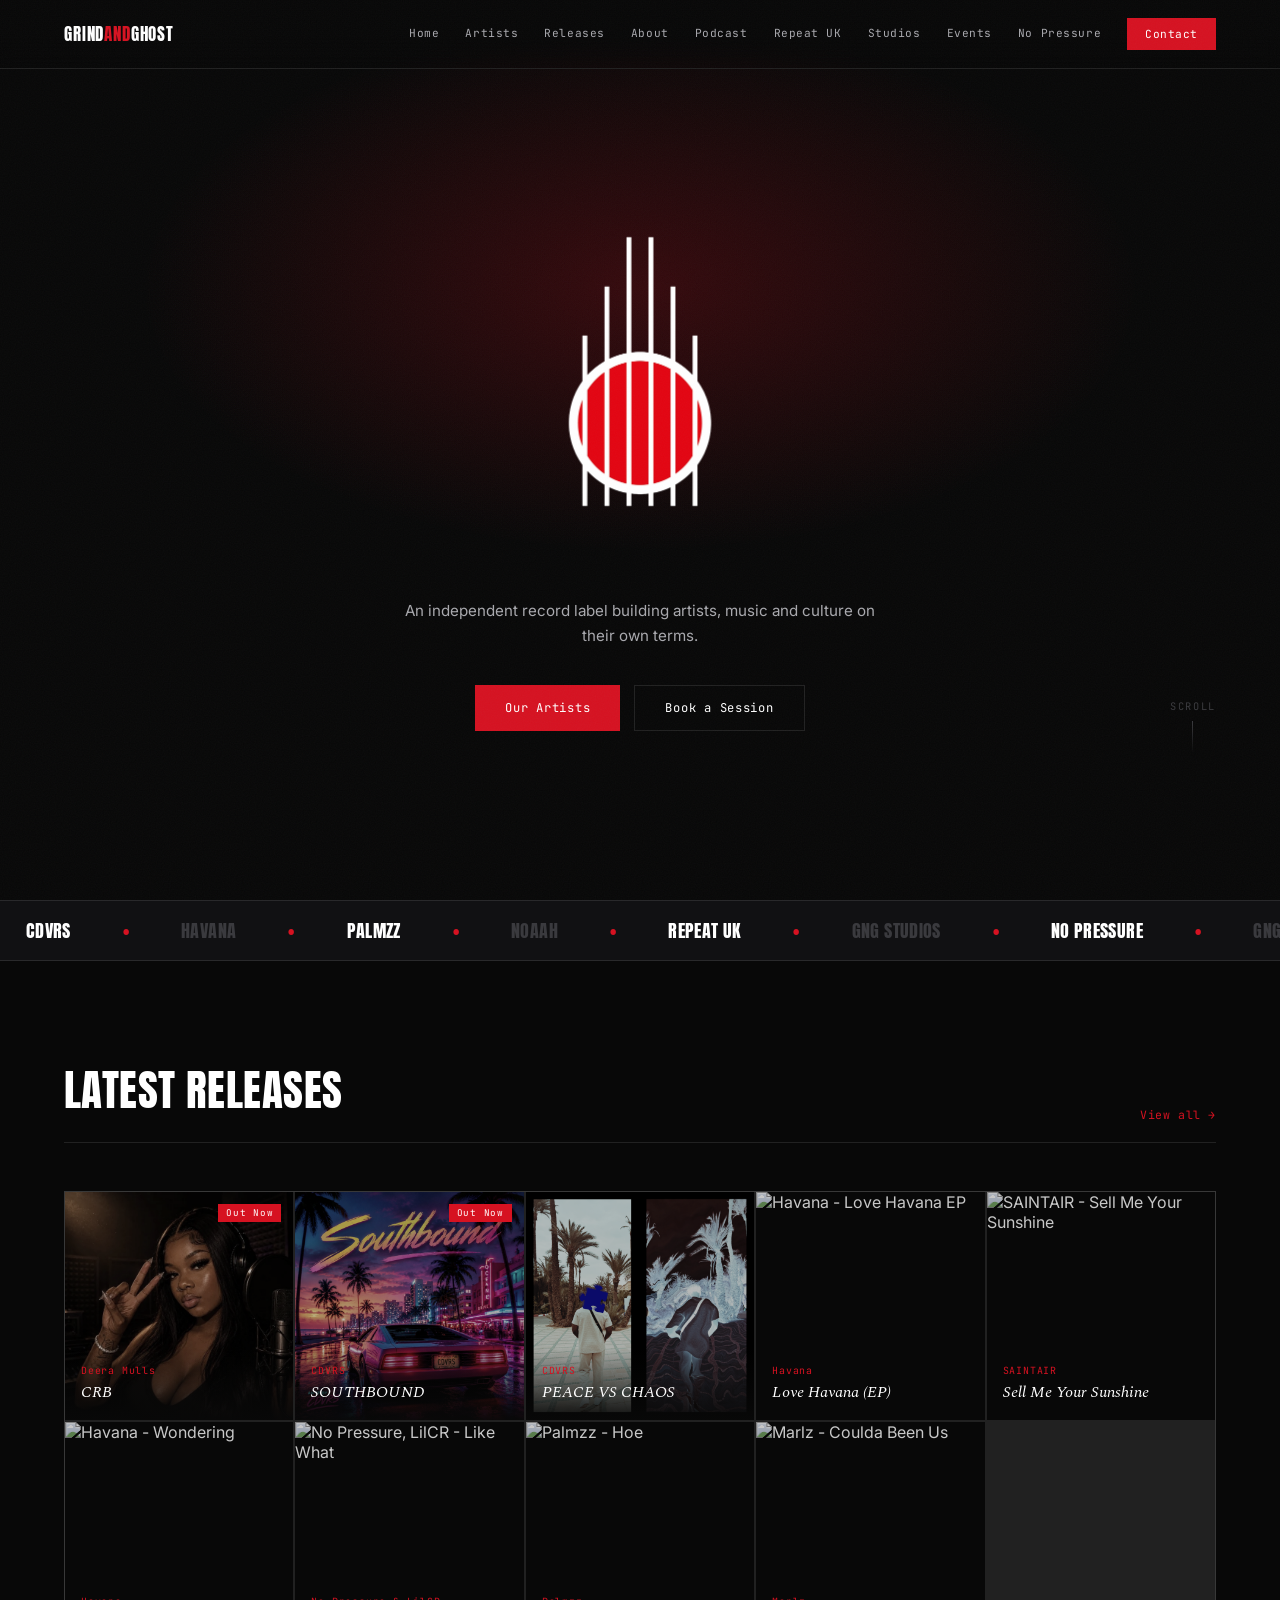
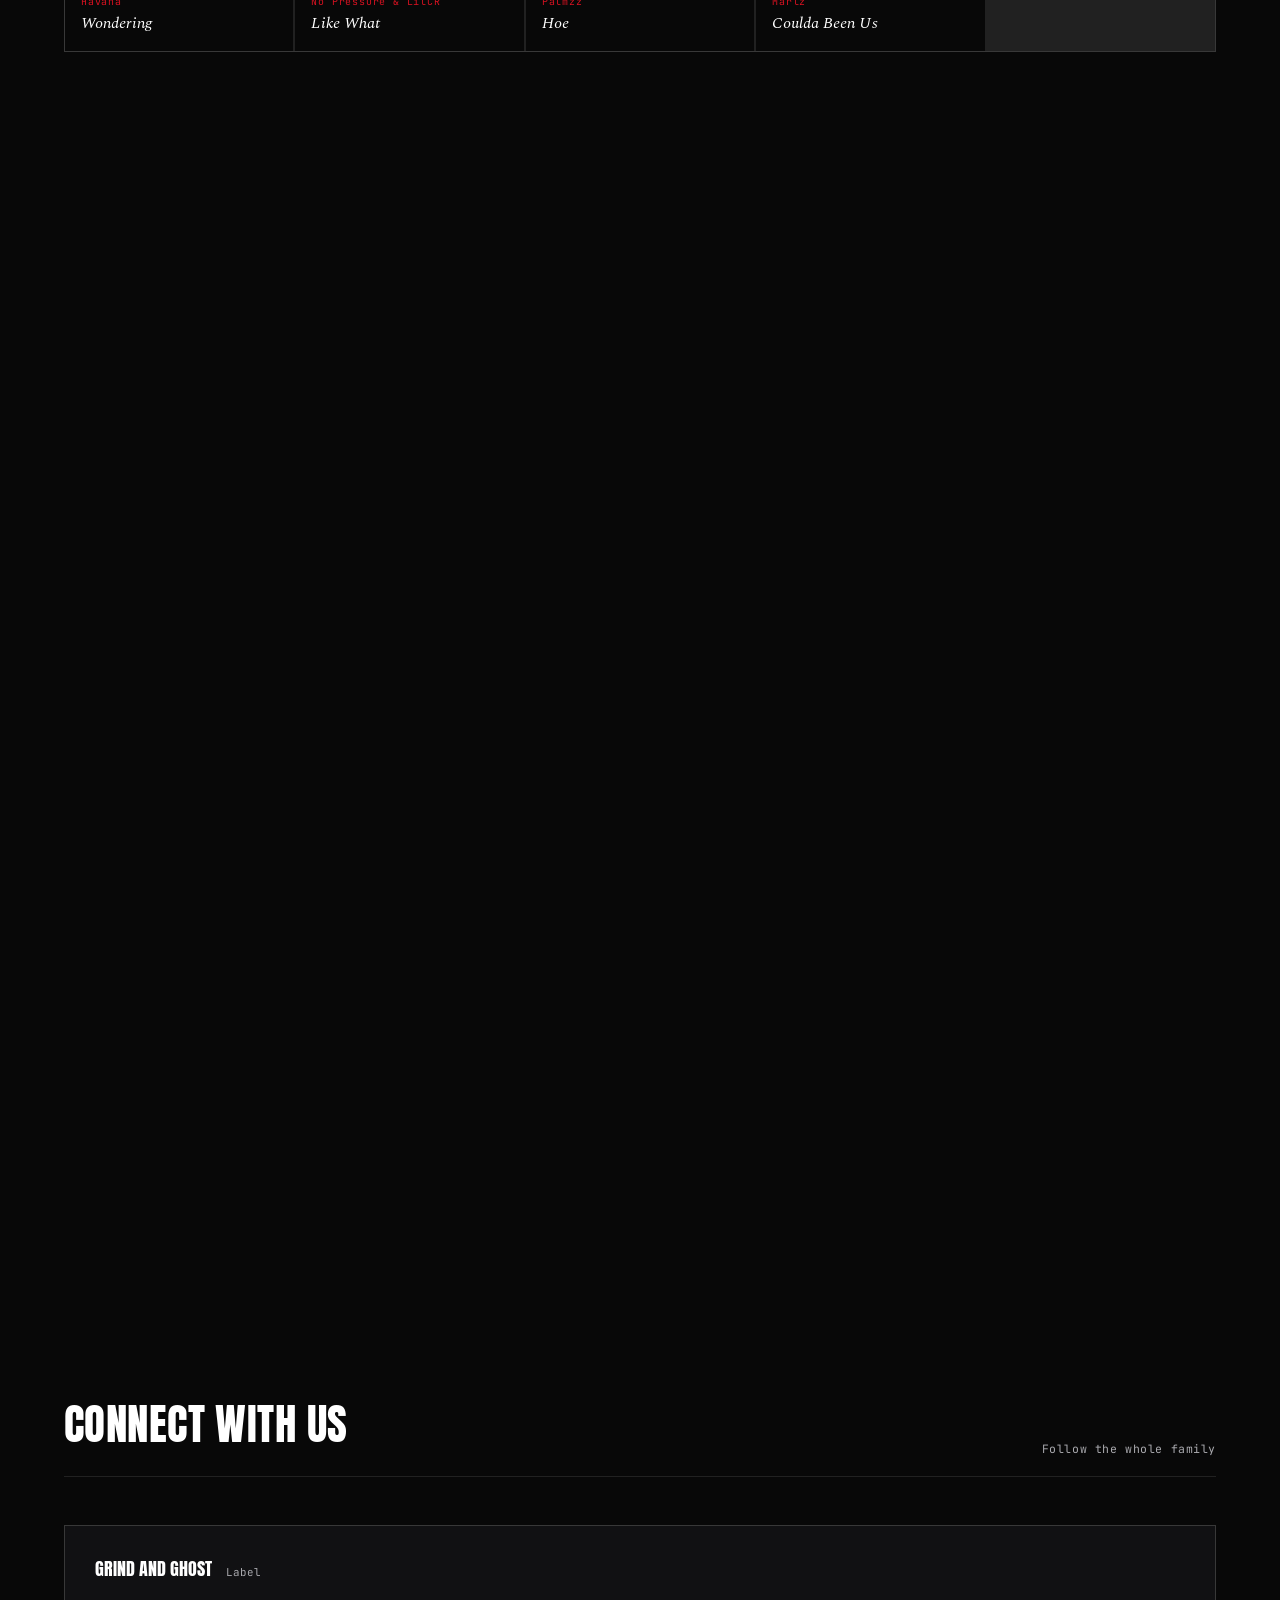
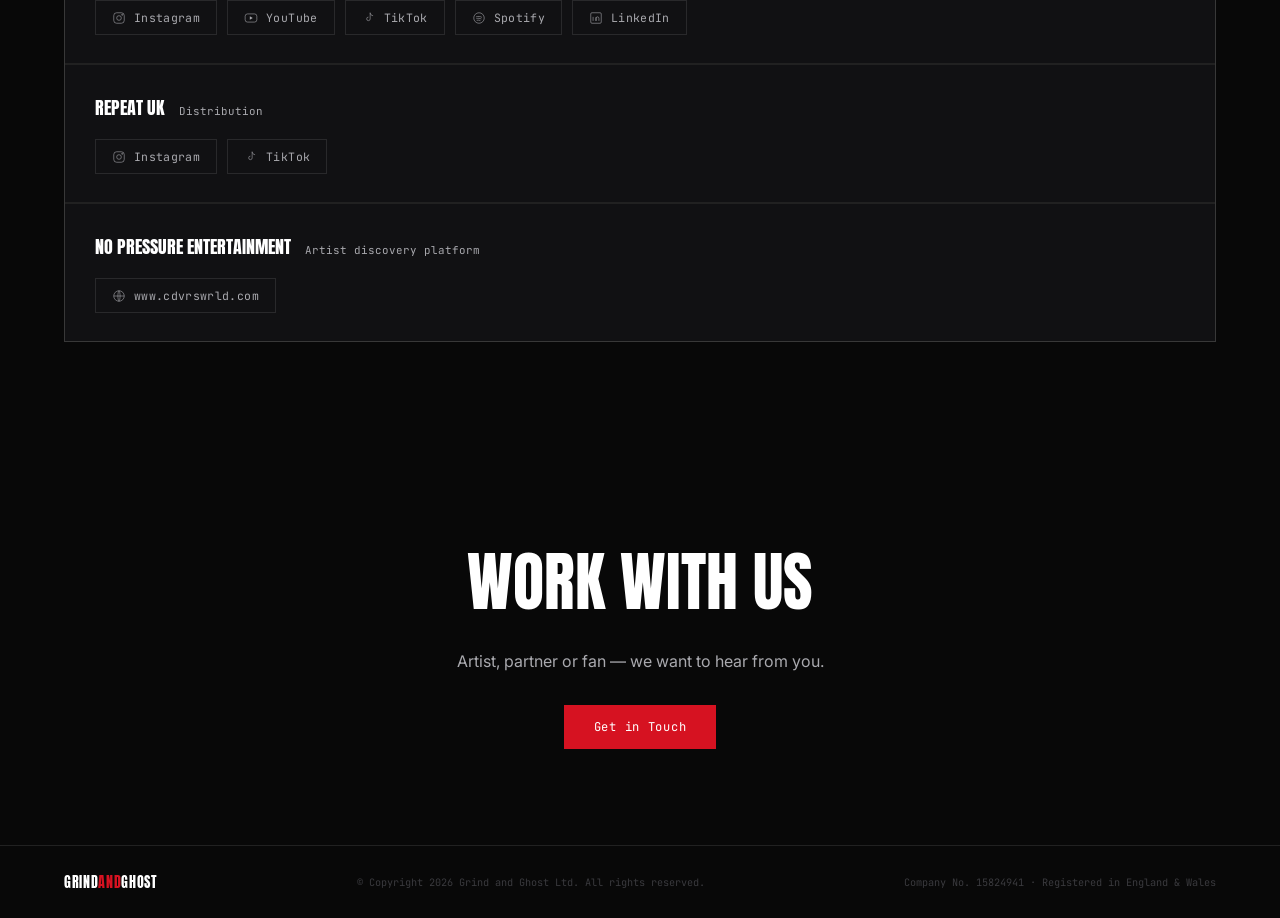
==== grind-and-ghost-v3.html @ c3dbaf5d "Initial website" ====
<!DOCTYPE html>
<html lang="en">
<head>
<meta charset="UTF-8">
<meta name="viewport" content="width=device-width, initial-scale=1.0">
<title>Grind and Ghost Records</title>
<link rel="canonical" href="https://www.grindandghost.com/">
<meta property="og:url" content="https://www.grindandghost.com/">
<meta property="og:title" content="Grind And Ghost Records">
<meta property="og:site_name" content="Grind And Ghost Records">
<meta name="description" content="Grind And Ghost Records — independent label, studios, distribution and events.">
<link href="https://fonts.googleapis.com/css2?family=Anton&family=Spectral:ital,wght@0,400;1,400&family=Inter:wght@400;500;600&family=JetBrains+Mono:wght@400;500&display=swap" rel="stylesheet">
<style>
:root{
  --black:#080808;
  --black2:#111113;
  --black3:#18181b;
  --white:#ffffff;
  --off:#a9a9ae;
  --red:#D61221;
  --red2:#b00e1b;
  --dim:#3a3a3e;
  --line:rgba(255,255,255,0.10);
}
*{margin:0;padding:0;box-sizing:border-box;}
html{scroll-behavior:smooth;}
body{background:var(--black);color:var(--white);font-family:'Inter',sans-serif;overflow-x:hidden;}
::selection{background:var(--red);color:var(--white);}
a{color:inherit;}
img{display:block;max-width:100%;}

/* ── GRAIN ── */
.grain{position:fixed;inset:0;pointer-events:none;z-index:100;opacity:0.035;
  background-image:url("data:image/svg+xml,%3Csvg xmlns='http://www.w3.org/2000/svg' width='200' height='200'%3E%3Cfilter id='n'%3E%3CfeTurbulence type='fractalNoise' baseFrequency='0.85' numOctaves='2' stitchTiles='stitch'/%3E%3C/filter%3E%3Crect width='100%25' height='100%25' filter='url(%23n)'/%3E%3C/svg%3E");}

/* ── REVEAL ── */
.reveal{opacity:0;transform:translateY(18px);transition:opacity .7s ease, transform .7s ease;}
.reveal.in{opacity:1;transform:translateY(0);}
@media(prefers-reduced-motion:reduce){.reveal{opacity:1;transform:none;transition:none;}}

/* ── HEADER ── */
header{
  position:fixed;top:0;left:0;right:0;z-index:50;
  display:flex;justify-content:space-between;align-items:center;
  padding:18px 5%;
  background:linear-gradient(to bottom,rgba(8,8,8,0.97) 55%,transparent);
  border-bottom:1px solid var(--line);
  backdrop-filter:blur(8px);
}
.logo{
  font-family:'Anton',sans-serif;font-size:1.05rem;letter-spacing:.05em;
  color:var(--white);text-decoration:none;cursor:pointer;
}
.logo span{color:var(--red);}
nav{display:flex;gap:26px;align-items:center;}
nav a{
  position:relative;color:var(--off);text-decoration:none;
  font-family:'JetBrains Mono',monospace;font-size:.7rem;
  letter-spacing:.05em;transition:color .2s;cursor:pointer;padding-bottom:3px;
}
nav a::after{
  content:'';position:absolute;left:0;bottom:0;width:0;height:1px;
  background:var(--red);transition:width .25s ease;
}
nav a:hover,nav a.active{color:var(--white);}
nav a:hover::after,nav a.active::after{width:100%;}
.nav-cta{
  background:var(--red);color:var(--white)!important;
  padding:9px 18px;font-family:'JetBrains Mono',monospace;
  font-size:.7rem;letter-spacing:.05em;border:none;cursor:pointer;
  transition:background .2s,transform .2s;text-decoration:none;
}
.nav-cta::after{display:none;}
.nav-cta:hover{background:var(--red2);transform:translateY(-1px);}
.burger{display:none;background:none;border:none;color:var(--white);
  font-family:'JetBrains Mono',monospace;font-size:.8rem;cursor:pointer;letter-spacing:.05em;}

/* ── PAGES ── */
.page{display:none;min-height:100svh;}
.page.active{display:block;}

/* ── HOME HERO ── */
.hero{
  min-height:100svh;display:flex;flex-direction:column;
  justify-content:center;align-items:center;text-align:center;
  padding:120px 5% 60px;
  background:radial-gradient(ellipse 60% 45% at 50% 32%,rgba(214,18,33,0.14),transparent 65%),var(--black);
  position:relative;overflow:hidden;
}
.hero-video-wrap{
  position:absolute;inset:0;z-index:0;overflow:hidden;pointer-events:none;
}
.hero-video-frame{
  position:absolute;top:50%;left:50%;
  width:100vw;height:56.25vw; /* 16:9 */
  min-height:100%;min-width:177.78vh; /* keeps 16:9 covering any container */
  transform:translate(-50%,-50%);
}
.hero-overlay{
  position:absolute;inset:0;z-index:1;
  background:
    radial-gradient(ellipse 60% 45% at 50% 32%,rgba(214,18,33,0.18),transparent 65%),
    linear-gradient(to bottom,rgba(8,8,8,.55) 0%,rgba(8,8,8,.75) 60%,rgba(8,8,8,.95) 100%);
}
.hero>*:not(.hero-video-wrap):not(.hero-overlay){position:relative;z-index:2;}
.hero-logo{
  width:min(72vw,520px);height:auto;
  object-fit:contain;
}
.hero h1{
  font-family:'Anton',sans-serif;font-weight:400;
  font-size:clamp(3.4rem,13vw,10.5rem);
  line-height:.85;text-transform:uppercase;letter-spacing:.01em;
}
.hero h1 .grind{color:var(--white);}
.hero h1 .and{
  display:block;font-family:'Spectral',serif;font-style:italic;font-weight:400;
  text-transform:none;font-size:.22em;color:var(--off);margin:.16em 0;letter-spacing:.02em;
}
.hero h1 .ghost{
  color:transparent;-webkit-text-stroke:1.5px var(--white);
  animation:flicker 8s ease-in-out infinite;
}
@keyframes flicker{0%,100%{opacity:1;}43%{opacity:1;}45%{opacity:.3;}47%{opacity:1;}74%{opacity:1;}75%{opacity:.5;}76%{opacity:1;}}
.hero-sub{max-width:480px;margin-top:30px;color:var(--off);font-size:.95rem;line-height:1.7;}
.hero-btns{display:flex;gap:14px;margin-top:36px;flex-wrap:wrap;justify-content:center;}
.btn-primary{
  background:var(--red);color:var(--white);padding:14px 30px;border:none;cursor:pointer;
  font-family:'JetBrains Mono',monospace;font-size:.76rem;letter-spacing:.06em;
  transition:.25s;text-decoration:none;display:inline-block;
}
.btn-primary:hover{background:var(--red2);transform:translateY(-2px);box-shadow:0 10px 30px -8px rgba(214,18,33,.5);}
.btn-outline{
  background:transparent;color:var(--white);padding:14px 30px;
  border:1px solid var(--line);cursor:pointer;
  font-family:'JetBrains Mono',monospace;font-size:.76rem;letter-spacing:.06em;
  transition:.25s;text-decoration:none;display:inline-block;
}
.btn-outline:hover{border-color:var(--white);transform:translateY(-2px);}
.btn-white{background:var(--white);color:var(--black);padding:14px 30px;border:none;cursor:pointer;font-family:'JetBrains Mono',monospace;font-size:.76rem;letter-spacing:.06em;transition:.25s;text-decoration:none;display:inline-block;}
.btn-white:hover{background:var(--off);transform:translateY(-2px);}
.scroll-hint{
  position:absolute;bottom:32px;left:50%;transform:translateX(-50%);
  display:flex;flex-direction:column;align-items:center;gap:8px;
  font-family:'JetBrains Mono',monospace;font-size:.65rem;letter-spacing:.16em;color:var(--dim);
}
.scroll-hint::after{content:'';width:1px;height:32px;background:linear-gradient(var(--dim),transparent);animation:drip 2.4s ease-in-out infinite;}
@keyframes drip{0%{transform:scaleY(0);transform-origin:top;opacity:0;}50%{opacity:1;transform:scaleY(1);}100%{opacity:0;transform:scaleY(1);}}
@media(prefers-reduced-motion:reduce){.hero h1 .ghost{animation:none;}.scroll-hint::after{animation:none;}}

/* ── MARQUEE ── */
.marquee-wrap{border-top:1px solid var(--line);border-bottom:1px solid var(--line);background:var(--black2);overflow:hidden;padding:16px 0;}
.marquee{display:flex;width:max-content;animation:scroll-left 32s linear infinite;}
.marquee span{
  font-family:'Anton',sans-serif;font-size:1.1rem;text-transform:uppercase;
  color:var(--dim);padding:0 26px;white-space:nowrap;letter-spacing:.02em;
  display:flex;align-items:center;gap:26px;
}
.marquee span.hi{color:var(--white);}
.marquee span::after{content:'•';color:var(--red);margin-left:26px;}
@keyframes scroll-left{from{transform:translateX(0);}to{transform:translateX(-50%);}}
@media(prefers-reduced-motion:reduce){.marquee{animation:none;}}

/* ── SECTION COMMONS ── */
.section{padding:96px 5%;}
.section-head{
  display:flex;justify-content:space-between;align-items:flex-end;
  border-bottom:1px solid var(--line);padding-bottom:20px;margin-bottom:48px;
  flex-wrap:wrap;gap:12px;
}
.section-head h2{
  font-family:'Anton',sans-serif;font-weight:400;
  font-size:clamp(1.8rem,3.5vw,2.7rem);text-transform:uppercase;letter-spacing:.01em;
}
.tag{font-family:'JetBrains Mono',monospace;font-size:.72rem;color:var(--off);letter-spacing:.05em;}

/* ── RELEASES GRID ── */
.releases-grid{display:grid;grid-template-columns:repeat(auto-fill,minmax(210px,1fr));gap:2px;background:var(--line);border:1px solid var(--line);}
.r-card{background:var(--black);aspect-ratio:1;position:relative;overflow:hidden;cursor:pointer;}
.r-card[hidden]{display:none;}
.release-search{display:flex;gap:12px;align-items:flex-end;margin-bottom:24px;}
.release-search .field{max-width:520px;}
.release-search input{width:100%;}
.release-search button{background:transparent;color:var(--off);border:1px solid var(--line);font-family:'JetBrains Mono',monospace;font-size:.7rem;letter-spacing:.05em;padding:10px 16px;cursor:pointer;transition:.2s;}
.release-search button:hover{color:var(--white);border-color:var(--white);}
.release-search-status{font-family:'JetBrains Mono',monospace;font-size:.68rem;color:var(--off);margin:-10px 0 18px;}
.release-empty{display:none;padding:42px 24px;border:1px solid var(--line);color:var(--off);font-family:'JetBrains Mono',monospace;font-size:.75rem;text-align:center;}
.release-empty.visible{display:block;}
.r-card img{width:100%;height:100%;object-fit:cover;filter:grayscale(45%) brightness(.78);transition:filter .5s,transform .6s;}
.r-card:hover img{filter:grayscale(0%) brightness(1);transform:scale(1.06);}
.r-info{position:absolute;left:0;right:0;bottom:0;padding:16px;background:linear-gradient(to top,rgba(8,8,8,.97),transparent);}
.r-info .artist{display:block;font-family:'JetBrains Mono',monospace;font-size:.62rem;letter-spacing:.08em;color:var(--red);margin-bottom:3px;}
.r-info .title{font-family:'Spectral',serif;font-style:italic;font-size:1rem;}
.badge{position:absolute;top:12px;right:12px;background:var(--red);color:var(--white);font-family:'JetBrains Mono',monospace;font-size:.58rem;letter-spacing:.08em;padding:3px 8px;}

/* ── SERVICES ── */
.services-grid{display:grid;grid-template-columns:repeat(auto-fit,minmax(250px,1fr));gap:1px;background:var(--line);}
.svc{background:var(--black2);padding:34px 26px;cursor:pointer;border-left:2px solid transparent;transition:.3s;}
.svc:hover{background:var(--black3);border-color:var(--red);}
.svc h3{font-family:'Anton',sans-serif;font-weight:400;font-size:1.3rem;text-transform:uppercase;margin-bottom:10px;}
.svc p{color:var(--off);font-size:.86rem;line-height:1.6;}
.svc .go{margin-top:18px;font-family:'JetBrains Mono',monospace;font-size:.68rem;color:var(--off);transition:color .2s;}
.svc:hover .go{color:var(--red);}

/* ── MANIFESTO ── */
.manifesto{background:var(--black2);text-align:center;padding:110px 5%;}
.manifesto blockquote{font-family:'Spectral',serif;font-style:italic;font-size:clamp(1.3rem,2.8vw,2.1rem);max-width:800px;margin:0 auto;line-height:1.55;color:var(--white);}
.manifesto blockquote .accent{color:var(--red);font-style:normal;}

/* ── SOCIAL HUB ── */
.social-hub{background:var(--black);}
.social-groups{display:flex;flex-direction:column;gap:2px;background:var(--line);border:1px solid var(--line);}
.social-group{background:var(--black2);padding:28px 30px;}
.social-group-head{display:flex;align-items:baseline;gap:14px;margin-bottom:18px;flex-wrap:wrap;}
.social-group-head h3{font-family:'Anton',sans-serif;font-weight:400;font-size:1.15rem;text-transform:uppercase;}
.social-group-head span{font-family:'JetBrains Mono',monospace;font-size:.68rem;color:var(--off);}
.social-links{display:flex;flex-wrap:wrap;gap:10px;}
.social-links a{
  display:flex;align-items:center;gap:8px;
  border:1px solid var(--line);padding:9px 16px;text-decoration:none;color:var(--off);
  font-family:'JetBrains Mono',monospace;font-size:.72rem;letter-spacing:.03em;
  transition:.2s;
}
.social-links a svg{width:14px;height:14px;flex-shrink:0;stroke:currentColor;fill:none;}
.social-links a:hover{background:var(--red);border-color:var(--red);color:var(--white);}

/* ── ARTIST BIO CARDS ── */
.page-hero{padding:150px 5% 76px;background:var(--black);border-bottom:1px solid var(--line);}
.page-hero h1{font-family:'Anton',sans-serif;font-weight:400;font-size:clamp(2.6rem,7.5vw,6.5rem);text-transform:uppercase;line-height:.88;margin-bottom:22px;}
.page-hero p{color:var(--off);max-width:560px;line-height:1.7;}

.artist-bios{display:flex;flex-direction:column;gap:2px;background:var(--line);border:1px solid var(--line);}
.artist-bio{background:var(--black2);padding:44px 5%;display:grid;grid-template-columns:220px 1fr;gap:40px;align-items:start;}
.artist-bio .avatar{
  width:220px;height:220px;background:linear-gradient(160deg,#1a0000,#080808);
  display:flex;align-items:center;justify-content:center;overflow:hidden;
}
.artist-bio .avatar img{width:100%;height:100%;object-fit:cover;filter:grayscale(35%) brightness(.85);}
.artist-bio .avatar span{font-family:'Anton',sans-serif;font-size:2.4rem;color:rgba(214,18,33,.22);}
.artist-bio h2{font-family:'Anton',sans-serif;font-weight:400;font-size:2rem;text-transform:uppercase;margin-bottom:6px;}
.artist-bio .genre{font-family:'JetBrains Mono',monospace;font-size:.7rem;color:var(--red);letter-spacing:.06em;margin-bottom:16px;}
.artist-bio p{color:var(--off);font-size:.9rem;line-height:1.75;margin-bottom:12px;max-width:640px;}
.artist-bio .abio-socials{display:flex;gap:10px;margin-top:16px;}
.artist-bio .abio-socials a{border:1px solid var(--line);padding:7px 14px;font-family:'JetBrains Mono',monospace;font-size:.68rem;text-decoration:none;color:var(--off);transition:.2s;display:flex;align-items:center;gap:6px;}
.artist-bio .abio-socials a svg{width:12px;height:12px;stroke:currentColor;fill:none;}
.artist-bio .abio-socials a:hover{background:var(--red);border-color:var(--red);color:var(--white);}
@media(max-width:720px){.artist-bio{grid-template-columns:1fr;}.artist-bio .avatar{width:140px;height:140px;}}

/* ── RELEASES PAGE ── */
.releases-full{padding:40px 5% 100px;}

/* ── ABOUT PAGE ── */
.about-body{padding:60px 5% 40px;max-width:900px;}
.about-body h2{font-family:'Anton',sans-serif;font-weight:400;font-size:clamp(1.5rem,3vw,2.2rem);text-transform:uppercase;margin-bottom:18px;margin-top:50px;}
.about-body h2:first-child{margin-top:0;}
.about-body p{color:var(--off);line-height:1.8;margin-bottom:16px;font-size:.95rem;}
.about-body p strong{color:var(--white);}
.team-grid{display:grid;grid-template-columns:repeat(auto-fit,minmax(240px,1fr));gap:2px;margin-top:14px;background:var(--line);border:1px solid var(--line);}
.team-card{background:var(--black2);padding:28px 24px;}
.team-card .name{font-family:'Anton',sans-serif;font-weight:400;font-size:1.2rem;text-transform:uppercase;}
.team-card .role{font-family:'JetBrains Mono',monospace;font-size:.66rem;color:var(--red);letter-spacing:.05em;margin-top:6px;line-height:1.5;}
.team-card .note{font-family:'Spectral',serif;font-style:italic;color:var(--off);font-size:.85rem;margin-top:10px;}

/* ── REPEAT UK ── */
.repeat-hero{background:linear-gradient(135deg,var(--red) 0%,#7a0000 100%);padding:150px 5% 76px;}
.repeat-hero h1{font-family:'Anton',sans-serif;font-weight:400;font-size:clamp(2.6rem,7.5vw,6.5rem);text-transform:uppercase;line-height:.88;color:var(--white);margin-bottom:16px;}
.repeat-hero p{color:rgba(255,255,255,.82);max-width:540px;line-height:1.7;}
.plans-grid{display:grid;grid-template-columns:repeat(auto-fit,minmax(250px,1fr));gap:2px;background:var(--line);}
.plan{background:var(--black2);padding:34px 26px;}
.plan.featured{background:var(--red);}
.plan .plan-name{font-family:'Anton',sans-serif;font-weight:400;font-size:1.4rem;text-transform:uppercase;margin-bottom:16px;}
.plan ul{list-style:none;display:flex;flex-direction:column;gap:10px;margin-bottom:26px;}
.plan ul li{font-size:.85rem;color:var(--off);padding-left:16px;position:relative;line-height:1.5;}
.plan.featured ul li{color:rgba(255,255,255,.88);}
.plan ul li::before{content:'';position:absolute;left:0;top:.5em;width:5px;height:5px;background:var(--red);}
.plan.featured ul li::before{background:var(--white);}
.faq-list{display:flex;flex-direction:column;}
.faq-item{border-bottom:1px solid var(--line);}
.faq-q{width:100%;background:none;border:none;color:var(--white);text-align:left;padding:20px 0;font-family:'Inter',sans-serif;font-size:.92rem;cursor:pointer;display:flex;justify-content:space-between;align-items:center;gap:16px;}
.faq-q .icon{color:var(--red);font-size:1.1rem;flex-shrink:0;}
.faq-a{max-height:0;overflow:hidden;transition:max-height .35s ease;color:var(--off);font-size:.88rem;line-height:1.7;}
.faq-a.open{max-height:300px;padding-bottom:18px;}

/* ── GNG STUDIOS ── */
.studios-services{display:grid;grid-template-columns:repeat(auto-fit,minmax(220px,1fr));gap:1px;background:var(--line);margin-bottom:56px;}
.studio-svc{background:var(--black2);padding:30px 24px;border-left:2px solid transparent;transition:.25s;}
.studio-svc:hover{border-color:var(--red);background:var(--black3);}
.studio-svc h3{font-family:'Anton',sans-serif;font-weight:400;font-size:1.1rem;text-transform:uppercase;margin-bottom:8px;}
.studio-svc p{color:var(--off);font-size:.84rem;line-height:1.55;}
.booking-cta{background:var(--red);padding:52px 5%;display:flex;justify-content:space-between;align-items:center;flex-wrap:wrap;gap:22px;}
.booking-cta h2{font-family:'Anton',sans-serif;font-weight:400;font-size:clamp(1.5rem,3vw,2.2rem);text-transform:uppercase;color:var(--white);}
.terms-box{background:var(--black2);padding:30px;border-left:2px solid var(--red);margin-top:14px;}
.terms-box p{color:var(--off);font-size:.84rem;line-height:1.7;}
.terms-box p+p{margin-top:10px;}

/* ── PODCAST ── */
.ep-list{display:flex;flex-direction:column;gap:2px;background:var(--line);}
.ep{background:var(--black2);padding:24px 26px;display:flex;gap:18px;align-items:center;cursor:pointer;border-left:2px solid transparent;transition:.2s;}
.ep:hover{background:var(--black3);border-color:var(--red);}
.ep-num{font-family:'JetBrains Mono',monospace;font-size:.7rem;color:var(--dim);min-width:44px;}
.ep-info{flex:1;}
.ep-info h3{font-family:'Inter',sans-serif;font-weight:500;font-size:.92rem;margin-bottom:5px;}
.ep-info .ep-meta{font-family:'JetBrains Mono',monospace;font-size:.64rem;color:var(--off);}

/* ── EVENTS ── */
.events-note{background:var(--black2);padding:34px;border-left:2px solid var(--red);}
.events-note p{color:var(--off);font-size:.9rem;line-height:1.7;}
.events-note p+p{margin-top:12px;}

/* ── NO PRESSURE ── */
.np-intro{padding:56px 5%;max-width:820px;}
.np-intro p{color:var(--off);line-height:1.8;font-size:.95rem;margin-bottom:16px;}
.np-facts{display:grid;grid-template-columns:repeat(auto-fit,minmax(140px,1fr));gap:2px;background:var(--line);margin:36px 0;max-width:720px;}
.np-fact{background:var(--black2);padding:20px;text-align:center;}
.np-fact .country{font-family:'Anton',sans-serif;font-size:1rem;text-transform:uppercase;}

/* ── CONTACT PAGE ── */
.contact-wrap{display:grid;grid-template-columns:1fr 1fr;gap:70px;padding:56px 5% 40px;}
.contact-left h2{font-family:'Anton',sans-serif;font-weight:400;font-size:clamp(1.9rem,4vw,3rem);text-transform:uppercase;line-height:.95;margin-bottom:20px;}
.contact-left p{color:var(--off);line-height:1.7;max-width:400px;margin-bottom:24px;}
.contact-left a.email{font-family:'JetBrains Mono',monospace;color:var(--red);text-decoration:none;font-size:1rem;border-bottom:1px solid var(--red);padding-bottom:2px;}
form{display:flex;flex-direction:column;gap:16px;}
.row{display:flex;gap:16px;}
.field{flex:1;display:flex;flex-direction:column;gap:5px;}
label{font-family:'JetBrains Mono',monospace;font-size:.64rem;letter-spacing:.06em;color:var(--off);}
input,textarea{background:transparent;border:none;border-bottom:1px solid var(--line);color:var(--white);font-family:'Inter',sans-serif;font-size:.92rem;padding:10px 2px;outline:none;transition:border-color .2s;}
input:focus,textarea:focus{border-color:var(--red);}
textarea{resize:vertical;min-height:88px;}
.submit-btn{align-self:flex-start;background:var(--red);color:var(--white);border:none;font-family:'JetBrains Mono',monospace;font-size:.74rem;letter-spacing:.06em;padding:13px 26px;cursor:pointer;transition:.2s;margin-top:6px;}
.submit-btn:hover{background:var(--red2);transform:translateY(-2px);}
.form-success{font-family:'JetBrains Mono',monospace;font-size:.74rem;color:var(--red);margin-top:6px;}

/* ── FOOTER ── */
footer{border-top:1px solid var(--line);padding:26px 5%;display:flex;justify-content:space-between;align-items:center;flex-wrap:wrap;gap:12px;}
footer p{font-family:'JetBrains Mono',monospace;font-size:.64rem;color:var(--dim);}
footer .f-logo{font-family:'Anton',sans-serif;font-size:.85rem;letter-spacing:.05em;}
footer .f-logo span{color:var(--red);}

/* ── RESPONSIVE ── */
@media(max-width:900px){
  .contact-wrap{grid-template-columns:1fr;gap:44px;}
  .row{flex-direction:column;}
  .booking-cta{flex-direction:column;text-align:center;}
}
@media(max-width:768px){
  nav{position:fixed;top:0;right:0;height:100svh;width:74%;background:var(--black2);flex-direction:column;justify-content:center;gap:26px;padding:40px;transform:translateX(110%);transition:transform .35s ease;border-left:1px solid var(--line);z-index:49;}
  nav.open{transform:translateX(0);}
  nav a{font-size:.85rem;}
  .burger{display:block;z-index:51;position:relative;}
  .nav-cta{display:none;}
  .artist-bio{padding:34px 6%;}
}
@media(max-width:520px){
  .release-search{align-items:stretch;flex-direction:column;}
  .release-search .field{max-width:none;}
}
</style>
</head>
<body>

<div class="grain"></div>

<header>
  <div class="logo" onclick="go('home')">GRIND<span>AND</span>GHOST</div>
  <button class="burger" id="burger">MENU</button>
  <nav id="nav">
    <a onclick="go('home')">Home</a>
    <a onclick="go('artists')">Artists</a>
    <a onclick="go('releases')">Releases</a>
    <a onclick="go('about')">About</a>
    <a onclick="go('podcast')">Podcast</a>
    <a onclick="go('repeat')">Repeat UK</a>
    <a onclick="go('studios')">Studios</a>
    <a onclick="go('events')">Events</a>
    <a onclick="go('nopressure')">No Pressure</a>
    <a onclick="go('contact')" class="nav-cta">Contact</a>
  </nav>
</header>

<!-- ══════════════════════════════ HOME ══════════════════════════════ -->
<div id="page-home" class="page active">

  <div class="hero">
    <div class="hero-video-wrap">
      <video class="hero-video-frame" src="Images%20/0902.mp4"
        autoplay muted loop playsinline preload="auto"
        aria-label="Grind and Ghost background video"></video>
    </div>
    <div class="hero-overlay"></div>
    <img class="hero-logo" src="Images%20/GhostNGrind%20F2-11%20-%20Transparent.png" alt="Grind and Ghost">
    <p class="hero-sub">An independent record label building artists, music and culture on their own terms.</p>
    <div class="hero-btns">
      <button class="btn-primary" onclick="go('artists')">Our Artists</button>
      <button class="btn-outline" onclick="go('studios')">Book a Session</button>
    </div>
    <div class="scroll-hint">SCROLL</div>
  </div>

  <div class="marquee-wrap">
    <div class="marquee">
      <span class="hi">CDVRS</span><span>HAVANA</span><span class="hi">PALMZZ</span><span>NOAAH</span><span class="hi">REPEAT UK</span><span>GNG STUDIOS</span><span class="hi">NO PRESSURE</span><span>GNG EVENTS</span>
      <span class="hi">CDVRS</span><span>HAVANA</span><span class="hi">PALMZZ</span><span>NOAAH</span><span class="hi">REPEAT UK</span><span>GNG STUDIOS</span><span class="hi">NO PRESSURE</span><span>GNG EVENTS</span>
    </div>
  </div>

  <!-- RELEASES PREVIEW -->
  <div class="section reveal">
    <div class="section-head">
      <h2>Latest Releases</h2>
      <span class="tag" style="cursor:pointer;color:var(--red);" onclick="go('releases')">View all →</span>
    </div>
    <div class="releases-grid">
      <div class="r-card">
        <img src="Images /DMULLS.jpeg" alt="DMULLS"">
         <span class="badge">Out Now</span>
        <div class="r-info"><span class="artist">Deera Mulls</span><span class="title">CRB</span></div>
      </div>
      <div class="r-card">
        <img src="Images /SOUTHBOUND COVER ART.JPG" alt="CDVRS - SOUTHBOUND">
         <span class="badge">Out Now</span>
        <div class="r-info"><span class="artist">CDVRS</span><span class="title">SOUTHBOUND</span></div>
      </div>
      <div class="r-card">
        <img src="Images /PEACE_VS_ CHAOS.png" alt="CDVRS - PEACE VS CHAOS">
        <div class="r-info"><span class="artist">CDVRS</span><span class="title">PEACE VS CHAOS</span></div>
      </div>
      <div class="r-card">
        <img src="https://static.wixstatic.com/media/d47fe6_d2923ff22c974ed7b32b780286e2e3c5~mv2.jpg" alt="Havana - Love Havana EP"> 
        <div class="r-info"><span class="artist">Havana</span><span class="title">Love Havana (EP)</span></div>
      </div>
      <div class="r-card">
        <img src="https://static.wixstatic.com/media/d47fe6_7c61aa3bfbd144419d035ca2f19e7826~mv2.jpg" alt="SAINTAIR - Sell Me Your Sunshine">
        <div class="r-info"><span class="artist">SAINTAIR</span><span class="title">Sell Me Your Sunshine</span></div>
      </div>
      <div class="r-card">
        <img src="https://static.wixstatic.com/media/d47fe6_87e1a03a274740d29d9d958937e986d7~mv2.jpg" alt="Havana - Wondering">
        <div class="r-info"><span class="artist">Havana</span><span class="title">Wondering</span></div>
      </div>
      <div class="r-card">
        <img src="https://static.wixstatic.com/media/d47fe6_7ccad37628ee4de1a29ada52da807a7f~mv2.jpg" alt="No Pressure, LilCR - Like What">
        <div class="r-info"><span class="artist">No Pressure &amp; LilCR</span><span class="title">Like What</span></div>
      </div>
      <div class="r-card">
        <img src="https://static.wixstatic.com/media/d47fe6_4cae421cd06b4369b6131d1e48c30961~mv2.jpg" alt="Palmzz - Hoe">
        <div class="r-info"><span class="artist">Palmzz</span><span class="title">Hoe</span></div>
      </div>
      <div class="r-card">
        <img src="https://static.wixstatic.com/media/d47fe6_c8d96eed6a75495cbfdb6a099d508cf4~mv2.png" alt="Marlz - Coulda Been Us">
        <div class="r-info"><span class="artist">Marlz</span><span class="title">Coulda Been Us</span></div>
      </div>
    </div>
  </div>

  <!-- SERVICES -->
  <div class="section reveal" style="padding-top:0;">
    <div class="section-head">
      <h2>What We Do</h2>
      <span class="tag">Grind And Ghost</span>
    </div>
    <div class="services-grid">
      <div class="svc" onclick="go('studios')">
        <h3>GNG Studios</h3>
        <p>Recording, mixing, mastering, artist development and visual production, for any age group at any stage of their career.</p>
        <div class="go">Book a session →</div>
      </div>
      <div class="svc" onclick="go('repeat')">
        <h3>Repeat UK</h3>
        <p>Our distribution arm, getting independent music onto every major platform worldwide.</p>
        <div class="go">Start distributing →</div>
      </div>
      <div class="svc" onclick="go('events')">
        <h3>GNG Events</h3>
        <p>Live shows, parties and experiences that put our artists in front of real audiences.</p>
        <div class="go">See events →</div>
      </div>
      <div class="svc" onclick="go('nopressure')">
        <h3>No Pressure</h3>
        <p>An artist discovery platform finding and elevating talent from around the world.</p>
        <div class="go">Meet the roster →</div>
      </div>
      <div class="svc" onclick="go('podcast')">
        <h3>GNG Podcast</h3>
        <p>In-depth interviews with the voices shaping the culture and business of music.</p>
        <div class="go">Listen now →</div>
      </div>
    </div>
  </div>

  <!-- MANIFESTO -->
  <div class="manifesto reveal">
    <blockquote>
      We believe in community as well as artistic excellence — helping our people grow and represent where they're from in a way that feels <span class="accent">true</span>. Staying rooted in our values, we push toward the kind of digital innovation that lets people get properly <span class="accent">lost</span> in the music.
    </blockquote>
  </div>

  <!-- SOCIAL HUB -->
  <div class="section social-hub reveal">
    <div class="section-head">
      <h2>Connect With Us</h2>
      <span class="tag">Follow the whole family</span>
    </div>
    <div class="social-groups">
      <div class="social-group">
        <div class="social-group-head"><h3>Grind And Ghost</h3><span>Label </span></div>
        <div class="social-links">
          <a href="https://www.instagram.com/grindandghost/" target="_blank" rel="noopener"><svg viewBox="0 0 24 24"><rect x="3" y="3" width="18" height="18" rx="5"/><circle cx="12" cy="12" r="4"/><circle cx="17.5" cy="6.5" r="1"/></svg>Instagram</a>
          <a href="https://www.youtube.com/@grindandghostrecords/featured" target="_blank" rel="noopener"><svg viewBox="0 0 24 24"><rect x="2" y="5" width="20" height="14" rx="4"/><path d="M10 9l5 3-5 3z" fill="currentColor" stroke="none"/></svg>YouTube</a>
          <a href="https://www.tiktok.com/@grindandghost?lang=en" target="_blank" rel="noopener"><svg viewBox="0 0 24 24"><path d="M14 3v10.5a3 3 0 1 1-3-3"/><path d="M14 3c0 3 2.5 5 5 5"/></svg>TikTok</a>
          <a href="https://open.spotify.com/artist/0DGQqQUltmg7eUOd0HeUaS" target="_blank" rel="noopener"><svg viewBox="0 0 24 24"><circle cx="12" cy="12" r="9"/><path d="M7 10c3-1 8-1 10 1M7.5 13c2.5-.8 6.5-.6 8.5.8M8 16c2-.5 5-.4 6.5.6"/></svg>Spotify</a>
          <a href="https://uk.linkedin.com/in/ayo-peters-698222203" target="_blank" rel="noopener"><svg viewBox="0 0 24 24"><rect x="3" y="3" width="18" height="18" rx="2"/><path d="M7 10v7M7 7v.01M12 17v-4.5c0-1.5 1-2.5 2.5-2.5S17 11 17 12.5V17M12 10.5V17"/></svg>LinkedIn</a>
        </div>
      </div>
      <div class="social-group">
        <div class="social-group-head"><h3>Repeat UK</h3><span>Distribution</span></div>
        <div class="social-links">
          <a href="https://www.instagram.com/repeat.uk/" target="_blank" rel="noopener"><svg viewBox="0 0 24 24"><rect x="3" y="3" width="18" height="18" rx="5"/><circle cx="12" cy="12" r="4"/><circle cx="17.5" cy="6.5" r="1"/></svg>Instagram</a>
          <a href="https://www.tiktok.com/@repeat.uk" target="_blank" rel="noopener"><svg viewBox="0 0 24 24"><path d="M14 3v10.5a3 3 0 1 1-3-3"/><path d="M14 3c0 3 2.5 5 5 5"/></svg>TikTok</a>
        </div>
      </div>
      <div class="social-group">
        <div class="social-group-head"><h3>No Pressure Entertainment</h3><span>Artist discovery platform</span></div>
        <div class="social-links">
          <a href="https://www.cdvrswrld.com/" target="_blank" rel="noopener"><svg viewBox="0 0 24 24"><circle cx="12" cy="12" r="9"/><path d="M3 12h18M12 3c2.5 2.5 2.5 15.5 0 18M12 3c-2.5 2.5-2.5 15.5 0 18"/></svg>www.cdvrswrld.com</a>
        </div>
      </div>
    </div>
  </div>

  <!-- CONTACT CTA -->
  <div class="section reveal" style="text-align:center;">
    <h2 style="font-family:'Anton',sans-serif;font-weight:400;font-size:clamp(2rem,5vw,4rem);text-transform:uppercase;margin-bottom:18px;">Work With Us</h2>
    <p style="color:var(--off);max-width:440px;margin:0 auto 30px;line-height:1.7;">Artist, partner or fan — we want to hear from you.</p>
    <button class="btn-primary" onclick="go('contact')">Get in Touch</button>
  </div>

</div>

<!-- ══════════════════════════════ ARTISTS ══════════════════════════════ -->
<div id="page-artists" class="page">
  <div class="page-hero">
    <h1>Our<br><span style="color:var(--red);">Artists</span></h1>
    <p>The roster building the sound of Grind And Ghost, one release at a time.</p>
  </div>
  <div class="section">
    <div class="artist-bios">
      <div class="artist-bio">
        <div class="avatar"><img src="Images%20/CDVRS.JPG" alt="CDVRS"></div>
        <div>
          <h2>CDVRS</h2>
          <div class="genre">Producer &amp; Engineer</div>
          <p>CDVRS (Cameron Dankwa) is a UK-based engineer and producer known for his work in urban and commercial music. His passion for music started in school, and by university he'd moved into engineering — using the COVID lockdowns to dive deeper into production with Logic and FL Studio, studying the greats along the way.</p>
          <p>What began as beat-making grew into a deeper love for mixing, taught largely through tutorials and mixing vocals for friends before his debut track with BabyBell (now MUDMUNI). By summer 2020 he'd expanded across university networks connecting with artists UK-wide, and in 2022 launched No Pressure — a platform now working with talent across France, Italy, Ghana and beyond. Today CDVRS runs his own collective alongside Grind and Ghost Records.</p>
          <div class="abio-socials">
            <a href="https://www.instagram.com/camerondankwa/" target="_blank" rel="noopener">Instagram</a>
            <a href="https://www.tiktok.com/@cdvrs_?lang=en" target="_blank" rel="noopener">TikTok</a>
            <a href="https://open.spotify.com/artist/5DWvafXQFBWjVcG9mfQ22t" target="_blank" rel="noopener">Spotify</a>
          </div>
        </div>
      </div>
      <div class="artist-bio">
        <div class="avatar"><img src="https://static.wixstatic.com/media/d47fe6_bf6500ea6e034bfa80d9725136d5be0f~mv2.jpg" alt="Havana"></div>
        <div>
          <h2>Havana</h2>
          <div class="genre">Alternative R&amp;B</div>
          <p>Havana is a London-based alternative R&amp;B singer-songwriter carving out a distinctive space with her deeply soulful sound and emotionally honest approach to music. Known for her rich vocal tone and transparent songwriting, she blends modern R&amp;B with the warmth of neo-soul.</p>
          <p>Her artistry explores loyalty, self-worth, desire and emotional growth — balancing vulnerability with confidence so the music feels personal yet universally relatable. As her presence in the UK R&amp;B scene keeps rising, she stands out for her honesty, depth and unmistakable soul.</p>
          <div class="abio-socials">
            <a href="https://www.instagram.com/havanabtw/" target="_blank" rel="noopener">Instagram</a>
            <a href="https://www.tiktok.com/@havanabtw" target="_blank" rel="noopener">TikTok</a>
            <a href="https://open.spotify.com/artist/0py69XCDWIykl7VofDhOk2" target="_blank" rel="noopener">Spotify</a>
          </div>
        </div>
      </div>
      <div class="artist-bio">
        <div class="avatar"><img src="https://static.wixstatic.com/media/d47fe6_7981cbf50643439580890d826deadb02~mv2.jpg" alt="Palmzz"></div>
        <div>
          <h2>Palmzz</h2>
          <div class="genre">UK Rap</div>
          <p>One of the newer signings to the Grind and Ghost family, Palmzz brings a unique sound and undeniable energy to the roster. With a fast-growing catalogue and thrilling plans in motion, Palmzz is set to make real waves in the industry.</p>
          <div class="abio-socials">
            <a href="https://www.instagram.com/palmzz.ldn/" target="_blank" rel="noopener">Instagram</a>
            <a href="https://www.tiktok.com/@palmzz.ldn?lang=en" target="_blank" rel="noopener">TikTok</a>
            <a href="https://open.spotify.com/artist/7B9W97wIupnqvsJVRK7XYB" target="_blank" rel="noopener">Spotify</a>
          </div>
        </div>
      </div>
      <div class="artist-bio">
        <div class="avatar"><img src="https://static.wixstatic.com/media/d47fe6_d04edb1b49774a1487116ff09b71d0df~mv2.jpg" alt="Noaah"></div>
        <div>
          <h2>Noaah</h2>
          <div class="genre">R&amp;B / Pop</div>
          <p>Noaah — the extra "A" a mark of his own artistic identity — is a London-based artist making music that aims to connect on a personal level. His lyrics invite listeners to find their own experience inside his, and he deeply values everyone who takes the time to sit with his music.</p>
          <div class="abio-socials">
            <a href="https://www.instagram.com/noaahmsc/?hl=en-gb" target="_blank" rel="noopener">Instagram</a>
            <a href="https://open.spotify.com/artist/3Og0HlgdW9l89ref8rY5DX" target="_blank" rel="noopener">Spotify</a>
          </div>
        </div>
      </div>
    </div>
  </div>
</div>

<!-- ══════════════════════════════ RELEASES ══════════════════════════════ -->
<div id="page-releases" class="page">
  <div class="page-hero">
    <h1>Releases</h1>
    <p>Everything that's come out of Grind And Ghost. </p>
  </div>
  <div class="releases-full">
    <div class="release-search">
      <div class="field">
        <label for="releaseSearch">Search releases</label>
        <input id="releaseSearch" type="search" placeholder="Search by song or artist" autocomplete="off">
      </div>
      <button id="clearReleaseSearch" type="button">Clear</button>
    </div>
    <p id="releaseSearchStatus" class="release-search-status" aria-live="polite"></p>
    <div class="releases-grid">
      <div class="r-card">
        <img src="https://static.wixstatic.com/media/d47fe6_d2923ff22c974ed7b32b780286e2e3c5~mv2.jpg" alt="Havana - Love Havana EP">
        <div class="r-info"><span class="artist">Havana</span><span class="title">Love Havana (EP)</span></div>
      </div>
      <div class="r-card">
        <img src="https://static.wixstatic.com/media/d47fe6_7c61aa3bfbd144419d035ca2f19e7826~mv2.jpg" alt="SAINTAIR - Sell Me Your Sunshine">
        <div class="r-info"><span class="artist">SAINTAIR</span><span class="title">Sell Me Your Sunshine</span></div>
      </div>
      <div class="r-card">
        <img src="https://static.wixstatic.com/media/d47fe6_87e1a03a274740d29d9d958937e986d7~mv2.jpg" alt="Havana - Wondering">
        <div class="r-info"><span class="artist">Havana</span><span class="title">Wondering</span></div>
      </div>
      <div class="r-card">
        <img src="https://static.wixstatic.com/media/d47fe6_7ccad37628ee4de1a29ada52da807a7f~mv2.jpg" alt="No Pressure, LilCR - Like What">
        <div class="r-info"><span class="artist">No Pressure &amp; LilCR</span><span class="title">Like What</span></div>
      </div>
      <div class="r-card">
        <img src="https://static.wixstatic.com/media/d47fe6_4cae421cd06b4369b6131d1e48c30961~mv2.jpg" alt="Palmzz - Hoe">
        <div class="r-info"><span class="artist">Palmzz</span><span class="title">Hoe</span></div>
      </div>
      <div class="r-card">
        <img src="https://static.wixstatic.com/media/d47fe6_c8d96eed6a75495cbfdb6a099d508cf4~mv2.png" alt="Marlz - Coulda Been Us">
        <div class="r-info"><span class="artist">Marlz</span><span class="title">Coulda Been Us</span></div>
      </div>
      <a class="r-card" href="https://ffm.to/8dxd248" target="_blank" rel="noopener">
        <img src="Images /LUCKY.jpeg" alt="SoLore - LUCKY$TARZ">
        <div class="r-info"><span class="artist">SoLore</span><span class="title">LUCKY$TARZ</span></div>
      </a>
      <a class="r-card" href="https://www.youtube.com/watch?v=ttB4kMAkF6I" target="_blank" rel="noopener">
        <img src="Images /Body_Litefeet.jpg" alt="wspkartel - Body Litefeet">
        <div class="r-info"><span class="artist">wspkartel</span><span class="title">Body Litefeet</span></div>
      </a>
      <a class="r-card" href="https://www.youtube.com/watch?v=-QPo3XJRsmM" target="_blank" rel="noopener">
        <img src="Images /SOUTHBOUND COVER ART.JPG" alt="CDVRS - BAKE">
        <div class="r-info"><span class="artist">CDVRS</span><span class="title">BAKE</span></div>
      </a>
      <a class="r-card" href="https://www.youtube.com/watch?v=TC-XBI7aqm0" target="_blank" rel="noopener">
        <img src="/Images /SOUTHBOUND COVER ART.JPG" alt="CDVRS - SOUTHBOUND">
        <div class="r-info"><span class="artist">CDVRS</span><span class="title">SOUTHBOUND</span></div>
      </a>
      <a class="r-card" href="https://www.youtube.com/watch?v=UAF0eF-xTvo" target="_blank" rel="noopener">
        <img src="Images /SOUTHBOUND COVER ART.JPG" alt="CDVRS - REFLECT">
        <div class="r-info"><span class="artist">CDVRS</span><span class="title">REFLECT</span></div>
      </a>
      <a class="r-card" href="https://www.youtube.com/watch?v=FzxCkDV_iBc" target="_blank" rel="noopener">
        <img src="Images /CHLOE.jpeg" alt="Chloe May">
        <div class="r-info"><span class="artist">Chloe May</span><span class="title">The Beginning of Chloe May</span></div>
      </a>
      <a class="r-card" href="https://www.youtube.com/watch?v=_l9l0o05L94" target="_blank" rel="noopener">
        <img src="Images /TWISTT.jpeg" alt="Twistt - SHINE">
        <div class="r-info"><span class="artist">Twistt</span><span class="title">SHINE</span></div>
      </a>
      <a class="r-card" href="https://www.youtube.com/watch?v=ZS8SCw09K9w" target="_blank" rel="noopener">
        <img src="Images /PEACE_VS_ CHAOS.png" alt="CDVRS - Peace VS Chaos">
        <div class="r-info"><span class="artist">CDVRS</span><span class="title">PEACE VS CHAOS</span></div>
      </a>
      <a class="r-card" href="https://www.youtube.com/watch?v=2wVzSHLqcZo" target="_blank" rel="noopener">
        <img src="Images /SAINTAIR__Sell Me...__3000x3000@72dpi.jpg" alt="Saintair - Sell Me Your Sunshine">
        <div class="r-info"><span class="artist">Saintair</span><span class="title">Sell Me Your Sunshine</span></div>
      </a>
      <a class="r-card" href="https://www.youtube.com/watch?v=VLI0Nil7-50" target="_blank" rel="noopener">
        <img src="Images /DRUNK.jpg" alt="LeeLee XI - Drunk Dial">
        <div class="r-info"><span class="artist">LeeLee XI</span><span class="title">Drunk Dial</span></div>
      </a>
      <a class="r-card" href="https://www.youtube.com/watch?v=7odyraJ0sSk" target="_blank" rel="noopener">
        <img src="Images /I_m_Back_Freestyle.jpg" alt="TeeJay - I'm Back Freestyle">
        <div class="r-info"><span class="artist">TeeJay</span><span class="title">I'm Back Freestyle</span></div>
      </a>
      <a class="r-card" href="https://www.youtube.com/watch?v=MNdzWJAGCgA" target="_blank" rel="noopener">
        <img src="https://i.ytimg.com/vi/MNdzWJAGCgA/hqdefault.jpg" alt="Mizzofficial - Lightning Mcqueen">
        <div class="r-info"><span class="artist">Mizzofficial</span><span class="title">Lightning Mcqueen</span></div>
      </a>
      <a class="r-card" href="https://www.youtube.com/watch?v=KxIU_V75AOc" target="_blank" rel="noopener">
        <img src="Images /MIM.jpg" alt="MIM - WEAZY">
        <div class="r-info"><span class="artist">MIM</span><span class="title">WEAZY (EP)</span></div>
      </a>
      <a class="r-card" href="https://www.youtube.com/watch?v=BHayBofoqSQ" target="_blank" rel="noopener">
        <img src="Images /IGORANCE IS BLISS.jpg" alt="Noaah - Ignorance Is Bliss">
        <div class="r-info"><span class="artist">Noaah</span><span class="title">Ignorance Is Bliss</span></div>
      </a>
      <a class="r-card" href="https://www.youtube.com/watch?v=Rvm-QvUnS9g" target="_blank" rel="noopener">
        <img src="Images /RED FLAG.jpg" alt="Noaah - Red Flag (Endless Love)">
        <div class="r-info"><span class="artist">Noaah</span><span class="title">Red Flag (Endless Love)</span></div>
      </a>
      <a class="r-card" href="https://www.youtube.com/watch?v=6fmKuH7Gdsw" target="_blank" rel="noopener">
        <img src="Images /ITS US.jpg" alt="Noaah feat. AstrowBeatz - IT'S US">
        <div class="r-info"><span class="artist">Noaah </span><span class="title">IT'S US (EP)</span></div>
      </a>
      <a class="r-card" href="https://www.youtube.com/watch?v=c5IetuNRnKU" target="_blank" rel="noopener">
        <img src="Images /Say_It_Right.jpg" alt="Tochi - Say It Right">
        <div class="r-info"><span class="artist">Tochi</span><span class="title">Say It Right</span></div>
      </a>
      <a class="r-card" href="https://www.youtube.com/watch?v=KqUlzvnHW10" target="_blank" rel="noopener">
        <img src="Images /WYTM.png" alt="Palmzz feat. Fmilli - WYTM G?">
        <div class="r-info"><span class="artist">Palmzz feat. Fmilli</span><span class="title">WYTM G?</span></div>
      </a>
      <a class="r-card" href="https://www.youtube.com/watch?v=nRSqCgOmahA" target="_blank" rel="noopener">
        <img src="Images /Nails & Toes.png" alt="Palmzz - Nails &amp; Toes">
        <div class="r-info"><span class="artist">Palmzz</span><span class="title">Nails &amp; Toes</span></div>
      </a>
      <a class="r-card" href="https://www.youtube.com/watch?v=XtZkNIY19jM" target="_blank" rel="noopener">
        <img src="Images /CORRECTANDSMOOTH.jpg" alt="Idris Miles feat. Megamikes - CORRECTANDSMOOTH">
        <div class="r-info"><span class="artist">Idris Miles feat. Megamikes</span><span class="title">CORRECTANDSMOOTH</span></div>
      </a>
      <a class="r-card" href="https://www.youtube.com/watch?v=JUQCbIO3Y3c" target="_blank" rel="noopener">
        <img src="Images /Amsterdam Remix.jpg" alt="Palmzz &amp; CD - Amsterdam Remix">
        <div class="r-info"><span class="artist">Palmzz &amp; CD</span><span class="title">Amsterdam Remix</span></div>
      </a>
      <a class="r-card" href="https://www.youtube.com/watch?v=NBqx1FXTA9o" target="_blank" rel="noopener">
        <img src="Images /Body_On_My_Mind.jpg" alt="Alyssa Palmer - Body On My Mind">
        <div class="r-info"><span class="artist">Alyssa Palmer</span><span class="title">Body On My Mind</span></div>
      </a>
      <a class="r-card" href="https://www.youtube.com/watch?v=fkRj1qdJPOw" target="_blank" rel="noopener">
        <img src="Images /BOUNCE.PNG" alt="CD - Bounce">
        <div class="r-info"><span class="artist">CD</span><span class="title">Bounce</span></div>
      </a>
      <a class="r-card" href="https://www.youtube.com/watch?v=X8XFz0BtJks" target="_blank" rel="noopener">
        <img src="Images /MVNCH.jpeg" alt="Mvnch - Bad Actress">
        <div class="r-info"><span class="artist">Mvnch</span><span class="title">Bad Actress</span></div>
      </a>
      <a class="r-card" href="https://www.youtube.com/watch?v=_zsDQ39vovI" target="_blank" rel="noopener">
        <img src="Images /AMSTERDAM.jpg" alt="Palmzz - Amsterdam">
        <div class="r-info"><span class="artist">Palmzz</span><span class="title">Amsterdam</span></div>
      </a>
      <a class="r-card" href="https://www.youtube.com/watch?v=HvRk1_Dx_4k" target="_blank" rel="noopener">
        <img src="Images /CRASH & MILL.jpg" alt="Palmzz - Million Jibbz">
        <div class="r-info"><span class="artist">Palmzz</span><span class="title">Million Jibbz</span></div>
      </a>
      <a class="r-card" href="https://www.youtube.com/watch?v=UMuutGg8RUs" target="_blank" rel="noopener">
        <img src="Images /CRASH & MILL.jpg" alt="Palmzz - Crash Out">
        <div class="r-info"><span class="artist">Palmzz</span><span class="title">Crash Out</span></div>
      </a>
      <a class="r-card" href="https://www.youtube.com/watch?v=KhF_feOTzGQ" target="_blank" rel="noopener">
        <img src="https://i.ytimg.com/vi/KhF_feOTzGQ/hqdefault.jpg" alt="Palmzz - U Sure?">
        <div class="r-info"><span class="artist">Palmzz</span><span class="title">U Sure?</span></div>
      </a>
      <a class="r-card" href="https://www.youtube.com/watch?v=TJhKnF90pqY" target="_blank" rel="noopener">
        <img src="Images /BUGGIN.jpeg" alt="Palmzz - Buggin">
        <div class="r-info"><span class="artist">Palmzz</span><span class="title">Buggin'</span></div>
      </a>
      <a class="r-card" href="https://www.youtube.com/watch?v=5hYPG9fFkwQ" target="_blank" rel="noopener">
        <img src="Images /LDCE.jpeg" alt="Paria - Love Don't Come Easy">
        <div class="r-info"><span class="artist">Paria</span><span class="title">Love Don't Come Easy</span></div>
      </a>
      <a class="r-card" href="https://www.youtube.com/watch?v=fZXKLdoH7qk" target="_blank" rel="noopener">
        <img src="https://i.ytimg.com/vi/fZXKLdoH7qk/hqdefault.jpg" alt="GIGI TANASE - Pull Up">
        <div class="r-info"><span class="artist">GIGI TANASE</span><span class="title">Pull Up</span></div>
      </a>
      <a class="r-card" href="https://www.youtube.com/watch?v=RMmIExtIzys" target="_blank" rel="noopener">
        <img src="Images /The_Watchlist__Vol__1.jpg" alt="Grind And Ghost - The Watchlist Vol. 1">
        <div class="r-info"><span class="artist">Grind And Ghost</span><span class="title">The Watchlist Vol. 1</span></div>
      </a>
      <a class="r-card" href="https://www.youtube.com/watch?v=4hwOsRdNQ5k" target="_blank" rel="noopener">
        <img src="Images /Captain.jpg" alt="Noaah - Captain">
        <div class="r-info"><span class="artist">Noaah</span><span class="title">Captain</span></div>
      </a>
      <a class="r-card" href="https://www.youtube.com/watch?v=ACPX_73rHAA" target="_blank" rel="noopener">
        <img src="Images /Overrated.jpg" alt="ZayGwop - Overrated">
        <div class="r-info"><span class="artist">ZayGwop</span><span class="title">Overrated</span></div>
      </a>
      <a class="r-card" href="https://www.youtube.com/watch?v=B1I5YH-6bx8" target="_blank" rel="noopener">
        <img src="Images /Closer.jpg" alt="J1Remz - Closer">
        <div class="r-info"><span class="artist">J1Remz</span><span class="title">Closer</span></div>
      </a>
      <a class="r-card" href="https://www.youtube.com/watch?v=VYf77sdjCHw" target="_blank" rel="noopener">
        <img src="https://i.ytimg.com/vi/VYf77sdjCHw/hqdefault.jpg" alt="Mizzofficial - Let's Go">
        <div class="r-info"><span class="artist">Mizzofficial</span><span class="title">Let's Go</span></div>
      </a>
      <a class="r-card" href="https://www.youtube.com/watch?v=q7JnUaFEaoQ" target="_blank" rel="noopener">
        <img src="https://i.ytimg.com/vi/q7JnUaFEaoQ/hqdefault.jpg" alt="Mizzofficial X Teejay - If I Told You">
        <div class="r-info"><span class="artist">Mizzofficial X Teejay</span><span class="title">If I Told You</span></div>
      </a>
      <a class="r-card" href="https://www.youtube.com/watch?v=1Xj27O0Co3Y" target="_blank" rel="noopener">
        <img src="https://i.ytimg.com/vi/1Xj27O0Co3Y/hqdefault.jpg" alt="Elzee - This Life">
        <div class="r-info"><span class="artist">Elzee</span><span class="title">This Life</span></div>
      </a>
      <a class="r-card" href="https://www.youtube.com/watch?v=XC8xkSfcOl8" target="_blank" rel="noopener">
        <img src="https://i.ytimg.com/vi/XC8xkSfcOl8/hqdefault.jpg" alt="Mizzofficial - All Night">
        <div class="r-info"><span class="artist">Mizzofficial</span><span class="title">All Night</span></div>
      </a>
      <a class="r-card" href="https://www.youtube.com/watch?v=LUkCPGrl8DY" target="_blank" rel="noopener">
        <img src="https://i.ytimg.com/vi/LUkCPGrl8DY/hqdefault.jpg" alt="Loose - Toxic (DTB)">
        <div class="r-info"><span class="artist">Loose</span><span class="title">Toxic (DTB)</span></div>
      </a>
    </div>
    <p id="releaseSearchEmpty" class="release-empty">No releases match your search.</p>
  </div>
</div>

<!-- ══════════════════════════════ ABOUT ══════════════════════════════ -->
<div id="page-about" class="page">
  <div class="page-hero">
    <h1>About<br><span style="color:var(--red);">Us</span></h1>
  </div>
  <div class="about-body section" style="padding-top:50px;">
    <h2>Who Are We</h2>
    <p><strong>Founder &amp; CEO — Ayo Peters</strong></p>
    <p>Ayo S. Peters is a young entrepreneur who established his own record label at the age of 17 — a dream he'd been carrying since 14, which in his own words stems from "always having loved the idea of helping artists, supporting their creative vision and representing them."</p>
    <p>While studying at Westminster University, where he graduated in 2024, Ayo was able to establish his own production company and used his skills to offer high-quality music and video production services. He took the vision further, entering the event management world under the Grind and Ghost umbrella, followed by an internationally run record label established by Cameron Dankwa.</p>
    <p>With Cameron, he expanded by incorporating a publishing and distribution branch to enable more artists to reach new heights. The mission with Grind and Ghost is to collaborate with creative and passionate individuals all over the world to provide services to artists and the music industry.</p>
    <p>Led by his drive to give back to society, Ayo also founded his own Community Interest Company to benefit young people across a range of career paths, creating opportunities for individuals who have walked where he has and bringing people together through various art forms.</p>

    <h2>The Team</h2>
    <div class="team-grid">
      <div class="team-card">
        <div class="name">Ayo Peters</div>
        <div class="role">Founder, CEO &amp; President</div>
      </div>
      <div class="team-card">
        <div class="name">Cameron 'CD' Dankwa</div>
        <div class="role">Creative Director<br>Founder &amp; CEO of No Pressure Entertainment</div>
      </div>
      <div class="team-card">
        <div class="name">Shrey Suchak</div>
        <div class="role">Head of Legal and Business Affairs Consultant<br>Founder of Illuminate Consulting</div>
        <div class="note">"Training to qualify as a solicitor"</div>
      </div>
    </div>

    <h2>Company Info</h2>
    <p>Grind and Ghost Ltd is registered in England and Wales under company registration number <strong>15824941</strong>.</p>
    <p>Contact: <a href="mailto:info@grindandghost.com" style="color:var(--red);">info@grindandghost.com</a></p>
  </div>
</div>

<!-- ══════════════════════════════ PODCAST ══════════════════════════════ -->
<div id="page-podcast" class="page">
  <div class="page-hero">
    <h1>Grind &amp; Ghost<br><span style="color:var(--red);">Podcast</span></h1>
    <p>A platform spotlighting influential voices from the music industry — professionals, artists, executives and creatives who've left their mark on the culture and business of music. Guests share their journeys, insights and the moments that shaped the scene, offering knowledge and inspiration to the next generation of talent.</p>
  </div>
  <div class="section">
    <div class="section-head"><h2>Episodes</h2><span class="tag">New episodes dropping</span></div>
    <div class="ep-list">
      <div class="ep">
        <span class="ep-num">EP 10</span>
        <div class="ep-info">
          <h3>Joseph Brice — Audio Engineer at Metropolis Studios</h3>
          <div class="ep-meta">
            <a href="https://open.spotify.com/show/7L7mT0xVDWUYKUgeixqra3" target="_blank" style="color:var(--red);text-decoration:none;">Spotify</a> ·
            <a href="https://www.youtube.com/watch?v=lTW9ziEApAU" target="_blank" style="color:var(--red);text-decoration:none;">YouTube</a>
          </div>
        </div>
      </div>
      <div class="ep">
        <span class="ep-num">EP 09</span>
        <div class="ep-info">
          <h3>DJ Tobz</h3>
          <div class="ep-meta"><a href="https://www.youtube.com/watch?v=2vtlHtRsGwY" target="_blank" style="color:var(--red);text-decoration:none;">YouTube</a></div>
        </div>
      </div>
      <div class="ep">
        <span class="ep-num">EP 08</span>
        <div class="ep-info">
          <h3>MCE Music Group</h3>
          <div class="ep-meta"><a href="https://www.youtube.com/watch?v=bYptxL3QYcU" target="_blank" style="color:var(--red);text-decoration:none;">YouTube</a></div>
        </div>
      </div>
      <div class="ep">
        <span class="ep-num">EP 07</span>
        <div class="ep-info">
          <h3>AJ and Umair — Artist, Major Labels &amp; Management</h3>
          <div class="ep-meta"><a href="https://www.youtube.com/watch?v=KoaIkWWocVc" target="_blank" style="color:var(--red);text-decoration:none;">YouTube</a></div>
        </div>
      </div>
      <div class="ep">
        <span class="ep-num">EP 06</span>
        <div class="ep-info">
          <h3>Lamar Waves</h3>
          <div class="ep-meta"><a href="https://www.youtube.com/watch?v=qAmHY_4u33k" target="_blank" style="color:var(--red);text-decoration:none;">YouTube</a></div>
        </div>
      </div>
      <div class="ep">
        <span class="ep-num">EP 05</span>
        <div class="ep-info">
          <h3>SK &amp; TK — Finesse Foreva</h3>
          <div class="ep-meta">
            <a href="https://open.spotify.com/episode/5KFcXqM6aAHcTVSKSMpU7W" target="_blank" style="color:var(--red);text-decoration:none;">Spotify</a> ·
            <a href="https://www.youtube.com/watch?v=BqIqx_bo0W4" target="_blank" style="color:var(--red);text-decoration:none;">YouTube</a>
          </div>
        </div>
      </div>
      <div class="ep">
        <span class="ep-num">EP 04</span>
        <div class="ep-info">
          <h3>AJ &amp; Umair — The Changing Landscape of the Music Industry</h3>
          <div class="ep-meta">
            <a href="https://open.spotify.com/show/7L7mT0xVDWUYKUgeixqra3" target="_blank" style="color:var(--red);text-decoration:none;">Spotify</a> ·
            <a href="https://www.youtube.com/watch?v=QRGTN3l0sLg" target="_blank" style="color:var(--red);text-decoration:none;">YouTube</a>
          </div>
        </div>
      </div>
      <div class="ep">
        <span class="ep-num">EP 03</span>
        <div class="ep-info">
          <h3>Charlie Torrible — Head of Data Insight</h3>
          <div class="ep-meta"><a href="https://www.youtube.com/watch?v=WLkdTBYTceQ" target="_blank" style="color:var(--red);text-decoration:none;">YouTube</a></div>
        </div>
      </div>
      <div class="ep">
        <span class="ep-num">EP 02</span>
        <div class="ep-info">
          <h3>Lloyd Murray — A&amp;R Manager</h3>
          <div class="ep-meta"><a href="https://www.youtube.com/watch?v=LXPcZ3951Qk" target="_blank" style="color:var(--red);text-decoration:none;">YouTube</a></div>
        </div>
      </div>
      <div class="ep">
        <span class="ep-num">EP 01</span>
        <div class="ep-info">
          <h3>Sadiq — Finding Your Way in the Music Industry</h3>
          <div class="ep-meta"><a href="https://www.youtube.com/watch?v=vGTrWGEpXWY" target="_blank" style="color:var(--red);text-decoration:none;">YouTube</a></div>
        </div>
      </div>
      <div class="ep">
        <span class="ep-num">INTRO</span>
        <div class="ep-info">
          <h3>Podcast Introduction — Hosted by Tatenda Ocean</h3>
          <div class="ep-meta"><a href="https://www.youtube.com/watch?v=pPAvE2eBNMI" target="_blank" style="color:var(--red);text-decoration:none;">YouTube</a></div>
        </div>
      </div>
      <div class="ep">
        <span class="ep-num">INTRO</span>
        <div class="ep-info">
          <h3>Podcast Introduction</h3>
          <div class="ep-meta"><a href="https://www.youtube.com/watch?v=ke2-wAku-Rw" target="_blank" style="color:var(--red);text-decoration:none;">YouTube</a></div>
        </div>
      </div>
    </div>
    <div style="text-align:center;margin-top:44px;">
      <div style="display:flex;gap:14px;justify-content:center;flex-wrap:wrap;">
        <a href="https://open.spotify.com/show/7L7mT0xVDWUYKUgeixqra3" target="_blank" class="btn-outline">Listen on Spotify</a>
        <a href="https://www.youtube.com/@grindandghostrecords/featured" target="_blank" class="btn-outline">Watch on YouTube</a>
      </div>
    </div>
  </div>
</div>

<!-- ══════════════════════════════ REPEAT UK ══════════════════════════════ -->
<div id="page-repeat" class="page">
  <div class="repeat-hero">
    <h1>Repeat<br>UK</h1>
    <p>Our distribution arm. Get your music onto every major platform worldwide — Spotify, Apple Music, TIDAL, Amazon and more. Built specifically for independent UK artists.</p>
  </div>
  <div class="section">
    <div class="section-head"><h2>Plans</h2><span class="tag">Choose what works for you</span></div>
    <div class="plans-grid">
      <div class="plan">
        <div class="plan-name">Starter</div>
        <ul>
          <li>1 single distributed</li>
          <li>All major platforms</li>
          <li>Basic analytics</li>
          <li>GNG team support</li>
        </ul>
        <button class="btn-outline" onclick="go('contact')">Get started</button>
      </div>
      <div class="plan featured">
        <div class="plan-name">Artist</div>
        <ul>
          <li>Unlimited releases</li>
          <li>All major platforms</li>
          <li>Full analytics dashboard</li>
          <li>Priority support</li>
          <li>Playlist pitching</li>
          <li>Pre-save campaigns</li>
        </ul>
        <button class="btn-white" onclick="go('contact')">Start distributing</button>
      </div>
      <div class="plan">
        <div class="plan-name">Label</div>
        <ul>
          <li>Unlimited releases &amp; artists</li>
          <li>Advanced analytics</li>
          <li>Dedicated account manager</li>
          <li>Playlist &amp; editorial pitching</li>
          <li>Marketing campaign support</li>
        </ul>
        <button class="btn-outline" onclick="go('contact')">Talk to us</button>
      </div>
    </div>
  </div>
  <div class="section" style="padding-top:0;">
    <div class="section-head"><h2>FAQs</h2></div>
    <div class="faq-list">
      <div class="faq-item">
        <button class="faq-q" onclick="toggleFaq(this)">How long does distribution take? <span class="icon">+</span></button>
        <div class="faq-a">Most platforms go live within 3–5 business days. We recommend submitting at least two weeks before your release date to allow time for pitching and pre-saves.</div>
      </div>
      <div class="faq-item">
        <button class="faq-q" onclick="toggleFaq(this)">Do I keep my rights? <span class="icon">+</span></button>
        <div class="faq-a">Yes, always. Repeat UK is a distribution service, not a label deal. You own your masters and your publishing — we simply get your music out there.</div>
      </div>
      <div class="faq-item">
        <button class="faq-q" onclick="toggleFaq(this)">When do I get paid? <span class="icon">+</span></button>
        <div class="faq-a">Royalties are paid monthly once platforms report them. Typical reporting cycles mean earnings from a given month usually appear about two months later.</div>
      </div>
      <div class="faq-item">
        <button class="faq-q" onclick="toggleFaq(this)">Which platforms do you distribute to? <span class="icon">+</span></button>
        <div class="faq-a">Spotify, Apple Music, TIDAL, Amazon Music, YouTube Music, Deezer, TikTok and 40+ more. If a platform exists, your music will be there.</div>
      </div>
    </div>
  </div>
  <div class="section" style="padding-top:0;">
    <div class="section-head"><h2>Follow Repeat UK</h2></div>
    <div class="social-links">
      <a href="https://www.instagram.com/repeat.uk/" target="_blank" rel="noopener"><svg viewBox="0 0 24 24"><rect x="3" y="3" width="18" height="18" rx="5"/><circle cx="12" cy="12" r="4"/><circle cx="17.5" cy="6.5" r="1"/></svg>Instagram</a>
      <a href="https://www.tiktok.com/@repeat.uk" target="_blank" rel="noopener"><svg viewBox="0 0 24 24"><path d="M14 3v10.5a3 3 0 1 1-3-3"/><path d="M14 3c0 3 2.5 5 5 5"/></svg>TikTok</a>
    </div>
  </div>
</div>

<!-- ══════════════════════════════ GNG STUDIOS ══════════════════════════════ -->
<div id="page-studios" class="page">
  <div class="page-hero" style="background:linear-gradient(to right,var(--black) 60%,#1a0000);">
    <h1>GNG<br><span style="color:var(--red);">Studios</span></h1>
    <p>A production company offering people of any age and stage the chance to start and grow a music career — studio time, music videos, artist development, mentoring and guidance, built to help up-and-coming creatives find their foundation.</p>
  </div>
  <div class="section">
    <div class="section-head"><h2>Services</h2></div>
    <div class="studios-services">
      <div class="studio-svc"><h3>Recording</h3><p>Full studio sessions with a professional engineer, from vocals to full production.</p></div>
      <div class="studio-svc"><h3>Mixing</h3><p>Stem mixing that balances every element into a mix that translates across systems.</p></div>
      <div class="studio-svc"><h3>Mastering</h3><p>Loudness-optimised masters ready for streaming, download and vinyl.</p></div>
      <div class="studio-svc"><h3>Distribution</h3><p>Straight into Repeat UK for release across every major platform.</p></div>
      <div class="studio-svc"><h3>Artist Development</h3><p>Mentoring and guidance to help you build a real foundation for your career.</p></div>
      <div class="studio-svc"><h3>Visuals &amp; Photography</h3><p>Music videos, cover art and content that matches the sound.</p></div>
    </div>

    <div class="section-head"><h2>Clients We've Worked With</h2><span class="tag">Studio &amp; production credits</span></div>
    <div style="display:flex;flex-wrap:wrap;gap:2px;background:var(--line);border:1px solid var(--line);margin-bottom:56px;">
      <div style="background:var(--black2);padding:28px 34px;flex:1;min-width:150px;text-align:center;">
        <div style="font-family:'Anton',sans-serif;font-size:1.4rem;text-transform:uppercase;letter-spacing:.02em;">TKANDZ</div>
      </div>
      <div style="background:var(--black2);padding:28px 34px;flex:1;min-width:150px;text-align:center;">
        <div style="font-family:'Anton',sans-serif;font-size:1.4rem;text-transform:uppercase;letter-spacing:.02em;">XENA</div>
      </div>
      <div style="background:var(--black2);padding:28px 34px;flex:1;min-width:150px;text-align:center;">
        <div style="font-family:'Anton',sans-serif;font-size:1.4rem;text-transform:uppercase;letter-spacing:.02em;">LILCR</div>
      </div>
      <div style="background:var(--black2);padding:28px 34px;flex:1;min-width:150px;text-align:center;">
        <div style="font-family:'Anton',sans-serif;font-size:1.4rem;text-transform:uppercase;letter-spacing:.02em;">BUDZ</div>
      </div>
      <div style="background:var(--black2);padding:28px 34px;flex:1;min-width:200px;text-align:center;border-left:2px solid var(--red);">
        <div style="font-family:'Anton',sans-serif;font-size:1.4rem;text-transform:uppercase;letter-spacing:.02em;">WARNER CHAPPELL</div>
        <div style="font-family:'JetBrains Mono',monospace;font-size:.62rem;color:var(--red);letter-spacing:.06em;margin-top:5px;">PUBLISHING PARTNER</div>
      </div>
    </div>

    <div class="terms-box">
      <p><strong style="color:var(--white);">Booking policy —</strong> please reschedule or cancel at least 24 hours before your session. Same-day bookings must be confirmed by phone. Sessions between 10PM–6AM carry a 15% late-night rate. We don't offer refunds, only rebooking.</p>
    </div>

    <div class="booking-cta" style="margin-top:40px;">
      <h2>Ready to Book?</h2>
      <a href="https://wa.me/447541272227" target="_blank" class="btn-white">Book on WhatsApp</a>
    </div>
  </div>
</div>

<!-- ══════════════════════════════ EVENTS ══════════════════════════════ -->
<div id="page-events" class="page">
  <div class="page-hero">
    <h1>GNG<br><span style="color:var(--red);">Events</span></h1>
    <p>Creating unforgettable experiences that blend excitement, creativity and innovation — sparking joy, connecting people, and giving emerging talent a real platform.</p>
  </div>
  <div class="section">
    <div class="events-note">
      <p>Whether we're hosting a show or unveiling the latest drop under Grind And Ghost, our goal is to celebrate the energy of right now while setting the stage for what's next. Our events offer a space to have fun, discover new ideas, and see the next big thing in music.</p>
      <p>With every project, we're building a community of people who share a vision for what's possible when creativity and ambition collide.</p>
    </div>
    <div style="margin-top:44px;">
      <p style="font-family:'JetBrains Mono',monospace;font-size:.72rem;color:var(--red);letter-spacing:.06em;text-transform:uppercase;margin-bottom:12px;">Looking to collaborate with an events?</p>
      <p style="color:var(--off);font-size:.9rem;line-height:1.6;margin-bottom:22px;max-width:520px;"> Send us a message with your details and we'll get back to you soon.</p>
      <button class="btn-primary" onclick="go('contact')">Get in Touch</button>
    </div>
  </div>
</div>

<!-- ══════════════════════════════ NO PRESSURE ══════════════════════════════ -->
<div id="page-nopressure" class="page">
  <div class="page-hero">
    <h1>No Pressure<br><span style="color:var(--red);">Entertainment</span></h1>
    <p>An artist discovery platform dedicated to showcasing musical talent from around the globe.</p>
  </div>
  <div class="np-intro section">
    <p>No Pressure Ent. was created by producer/engineer Cameron 'CD' Dankwa during lockdown in 2020, when he set out to discover musical talent in other countries. It began as a run of freestyles with local artists he already worked with — then, episode by episode, grew into reaching out to artists overseas.</p>
    <p>The aim has stayed the same since day one: show and educate people on the different cultures music has to offer worldwide, and help each artist we work with find their own path forward. What started as a discovery series has since grown into a running music label.</p>
    <div class="np-facts">
      <div class="np-fact"><div class="country">UK</div></div>
      <div class="np-fact"><div class="country">France</div></div>
      <div class="np-fact"><div class="country">Italy</div></div>
      <div class="np-fact"><div class="country">Spain</div></div>
    </div>
    <p>That's the ground No Pressure has covered so far, with more territory planned ahead.</p>
    <div style="display:flex;gap:14px;flex-wrap:wrap;margin-top:8px;">
      <a href="https://www.cdvrswrld.com/" target="_blank" class="btn-primary">Visit No Pressure</a>
      <button class="btn-outline" onclick="go('contact')">Submit Your Music</button>
    </div>
  </div>
</div>

<!-- ══════════════════════════════ CONTACT ══════════════════════════════ -->
<div id="page-contact" class="page">
  <div class="page-hero">
    <h1>Get in<br><span style="color:var(--red);">Touch</span></h1>
    <p>Contact us for general enquiries and submissions — artist, partner, press or just a fan, we read everything.</p>
  </div>
  <div class="contact-wrap">
    <div class="contact-left">
      <h2>Let's Talk</h2>
      <p>Whether you're an artist looking for a home, a brand wanting to partner, or you just want to know more about what we do — the door's open.</p>
      <a class="email" href="mailto:info@grindandghost.com">info@grindandghost.com</a>
    </div>
    <form onsubmit="handleForm(event)">
      <div class="row">
        <div class="field"><label for="fn">First name</label><input id="fn" type="text" required></div>
        <div class="field"><label for="ln">Last name</label><input id="ln" type="text" required></div>
      </div>
      <div class="field"><label for="em">Email</label><input id="em" type="email" required></div>
      <div class="field"><label for="msg">Message</label><textarea id="msg" required></textarea></div>
      <button type="submit" class="submit-btn">Send</button>
      <p id="formSuccess" class="form-success" style="display:none;">Thanks for submitting — we'll be in touch.</p>
    </form>
  </div>

  <div class="section social-hub" style="padding-top:20px;">
    <div class="section-head"><h2>Connect With Us</h2></div>
    <div class="social-groups">
      <div class="social-group">
        <div class="social-group-head"><h3>Grind &amp; Ghost</h3><span>Label &amp;</div>
        <div class="social-links">
          <a href="https://www.instagram.com/grindandghost/" target="_blank" rel="noopener"><svg viewBox="0 0 24 24"><rect x="3" y="3" width="18" height="18" rx="5"/><circle cx="12" cy="12" r="4"/><circle cx="17.5" cy="6.5" r="1"/></svg>Instagram</a>
          <a href="https://www.youtube.com/@grindandghostrecords/featured" target="_blank" rel="noopener"><svg viewBox="0 0 24 24"><rect x="2" y="5" width="20" height="14" rx="4"/><path d="M10 9l5 3-5 3z" fill="currentColor" stroke="none"/></svg>YouTube</a>
          <a href="https://www.tiktok.com/@grindandghost?lang=en" target="_blank" rel="noopener"><svg viewBox="0 0 24 24"><path d="M14 3v10.5a3 3 0 1 1-3-3"/><path d="M14 3c0 3 2.5 5 5 5"/></svg>TikTok</a>
          <a href="https://open.spotify.com/artist/0DGQqQUltmg7eUOd0HeUaS" target="_blank" rel="noopener"><svg viewBox="0 0 24 24"><circle cx="12" cy="12" r="9"/><path d="M7 10c3-1 8-1 10 1M7.5 13c2.5-.8 6.5-.6 8.5.8M8 16c2-.5 5-.4 6.5.6"/></svg>Spotify</a>
          <a href="https://uk.linkedin.com/in/ayo-peters-698222203" target="_blank" rel="noopener"><svg viewBox="0 0 24 24"><rect x="3" y="3" width="18" height="18" rx="2"/><path d="M7 10v7M7 7v.01M12 17v-4.5c0-1.5 1-2.5 2.5-2.5S17 11 17 12.5V17M12 10.5V17"/></svg>LinkedIn</a>
        </div>
      </div>
      <div class="social-group">
        <div class="social-group-head"><h3>Repeat UK</h3><span>Distribution</span></div>
        <div class="social-links">
          <a href="https://www.instagram.com/repeat.uk/" target="_blank" rel="noopener"><svg viewBox="0 0 24 24"><rect x="3" y="3" width="18" height="18" rx="5"/><circle cx="12" cy="12" r="4"/><circle cx="17.5" cy="6.5" r="1"/></svg>Instagram</a>
          <a href="https://www.tiktok.com/@repeat.uk" target="_blank" rel="noopener"><svg viewBox="0 0 24 24"><path d="M14 3v10.5a3 3 0 1 1-3-3"/><path d="M14 3c0 3 2.5 5 5 5"/></svg>TikTok</a>
        </div>
      </div>
      <div class="social-group">
        <div class="social-group-head"><h3>No Pressure Entertainment</h3><span>Artist discovery platform</span></div>
        <div class="social-links">
          <a href="https://www.cdvrswrld.com/" target="_blank" rel="noopener"><svg viewBox="0 0 24 24"><circle cx="12" cy="12" r="9"/><path d="M3 12h18M12 3c2.5 2.5 2.5 15.5 0 18M12 3c-2.5 2.5-2.5 15.5 0 18"/></svg>www.cdvrswrld.com</a>
        </div>
      </div>
    </div>
  </div>
</div>

<!-- FOOTER -->
<footer id="site-footer" style="display:none;">
  <div class="f-logo">GRIND<span>AND</span>GHOST</div>
  <p>© Copyright 2026 Grind and Ghost Ltd. All rights reserved.</p>
  <p>Company No. 15824941 · Registered in England &amp; Wales</p>
</footer>

<script>
  const pages = ['home','artists','releases','about','podcast','repeat','studios','events','nopressure','contact'];

  function go(id){
    pages.forEach(p=>{
      const el = document.getElementById('page-'+p);
      if(el) el.classList.toggle('active', p===id);
    });
    document.querySelectorAll('nav a').forEach(a=>a.classList.remove('active'));
    document.getElementById('site-footer').style.display = 'flex';
    window.scrollTo({top:0,behavior:'instant'});
    document.getElementById('nav').classList.remove('open');
    history.pushState(null,'','#'+id);
    initReveal();
  }

  window.addEventListener('load',()=>{
    const hash = location.hash.replace('#','');
    if(hash && pages.includes(hash)) go(hash);
    else document.getElementById('site-footer').style.display='flex';
    initReveal();
  });

  document.getElementById('burger').addEventListener('click',()=>{
    document.getElementById('nav').classList.toggle('open');
  });

  const releaseSearch = document.getElementById('releaseSearch');
  const clearReleaseSearch = document.getElementById('clearReleaseSearch');
  const releaseSearchStatus = document.getElementById('releaseSearchStatus');
  const releaseSearchEmpty = document.getElementById('releaseSearchEmpty');
  const releaseCards = document.querySelectorAll('#page-releases .releases-grid .r-card');

  function filterReleases(){
    const query = releaseSearch.value.trim().toLowerCase();
    let visibleCount = 0;
    releaseCards.forEach(card=>{
      const artist = card.querySelector('.artist')?.textContent.toLowerCase() || '';
      const title = card.querySelector('.title')?.textContent.toLowerCase() || '';
      const matches = !query || artist.includes(query) || title.includes(query);
      card.hidden = !matches;
      if(matches) visibleCount++;
    });
    releaseSearchStatus.textContent = query ? `${visibleCount} release${visibleCount === 1 ? '' : 's'} found` : `${visibleCount} releases`;
    releaseSearchEmpty.classList.toggle('visible', visibleCount === 0);
  }

  releaseSearch.addEventListener('input', filterReleases);
  clearReleaseSearch.addEventListener('click',()=>{
    releaseSearch.value = '';
    releaseSearch.focus();
    filterReleases();
  });
  filterReleases();

  function toggleFaq(btn){
    const answer = btn.nextElementSibling;
    const icon = btn.querySelector('.icon');
    const isOpen = answer.classList.toggle('open');
    icon.textContent = isOpen ? '−' : '+';
  }

  function handleForm(e){
    e.preventDefault();
    e.target.reset();
    document.getElementById('formSuccess').style.display='block';
    setTimeout(()=>{document.getElementById('formSuccess').style.display='none';},6000);
  }

  let revealObserver;
  function initReveal(){
    if(revealObserver) revealObserver.disconnect();
    revealObserver = new IntersectionObserver((entries)=>{
      entries.forEach(en=>{ if(en.isIntersecting){ en.target.classList.add('in'); revealObserver.unobserve(en.target); } });
    },{threshold:.12});
    document.querySelectorAll('.page.active .reveal').forEach(el=>revealObserver.observe(el));
  }
</script>
</body>
</html>
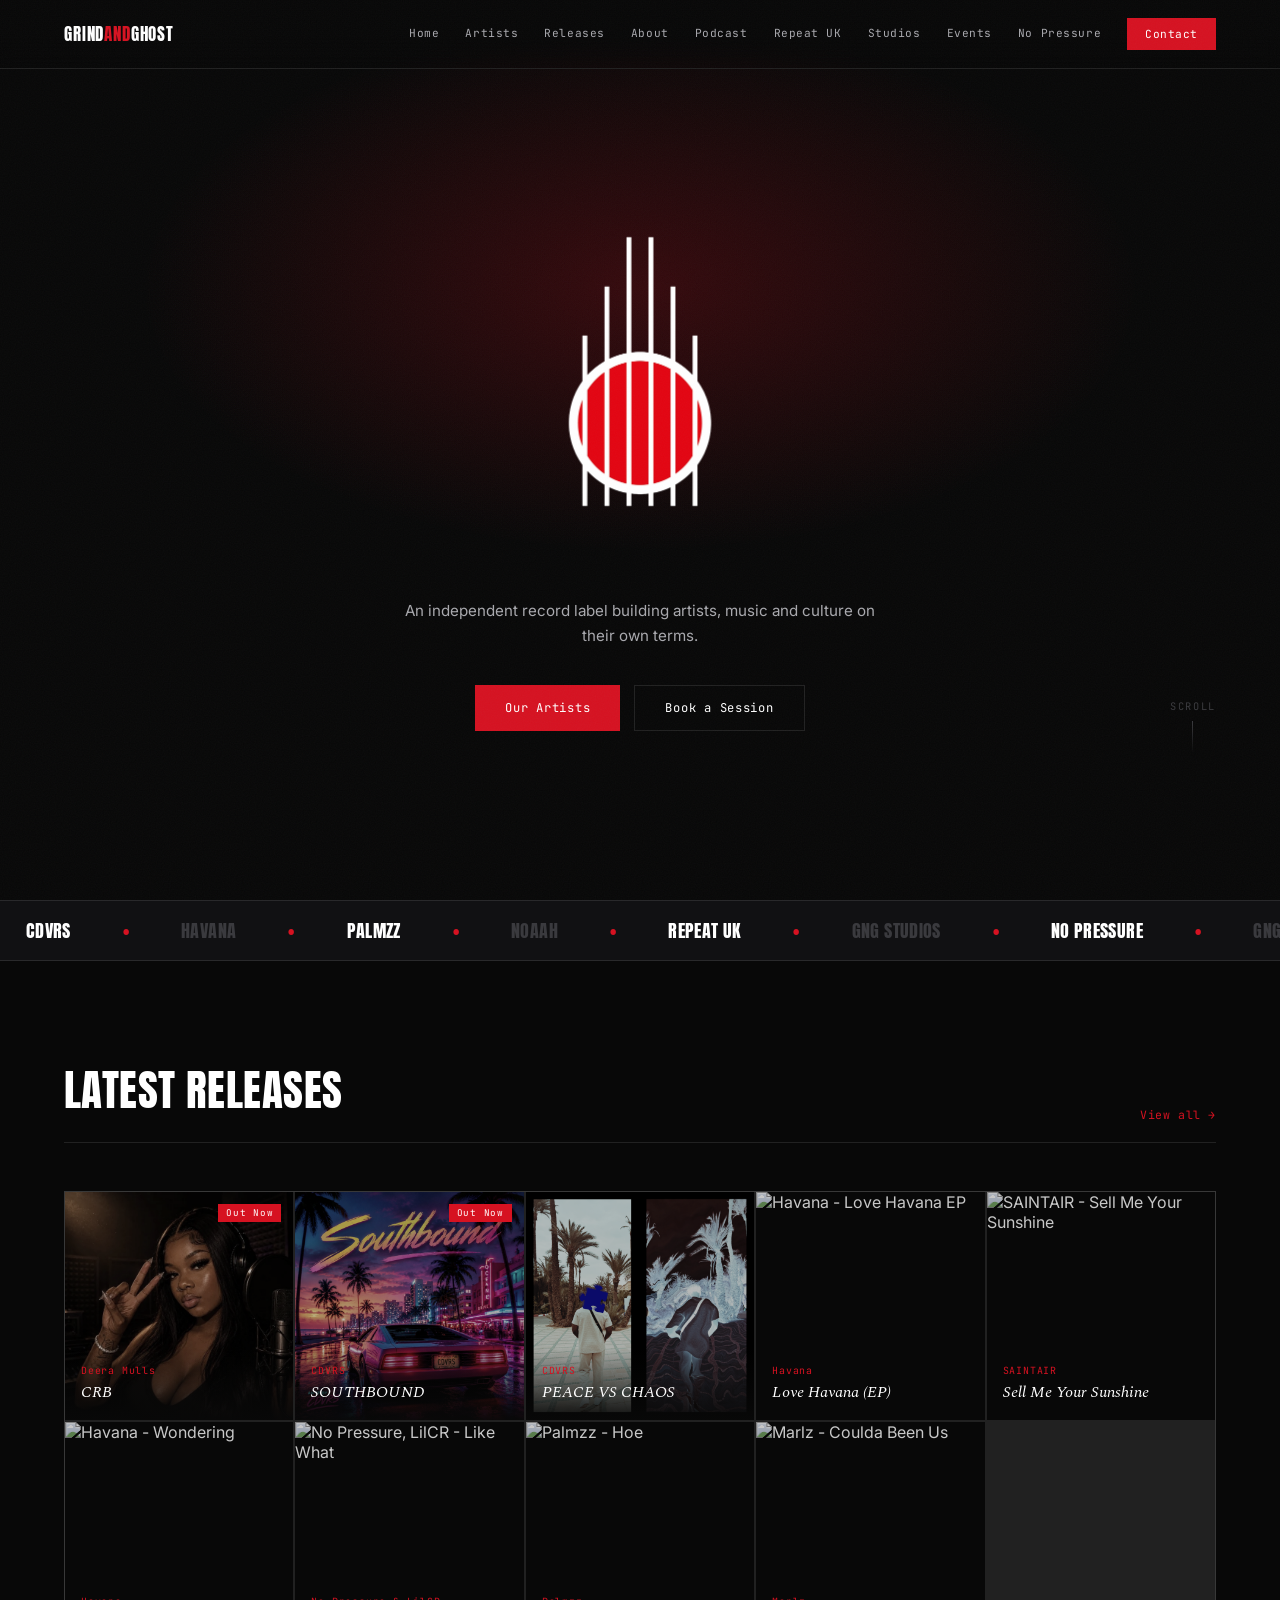
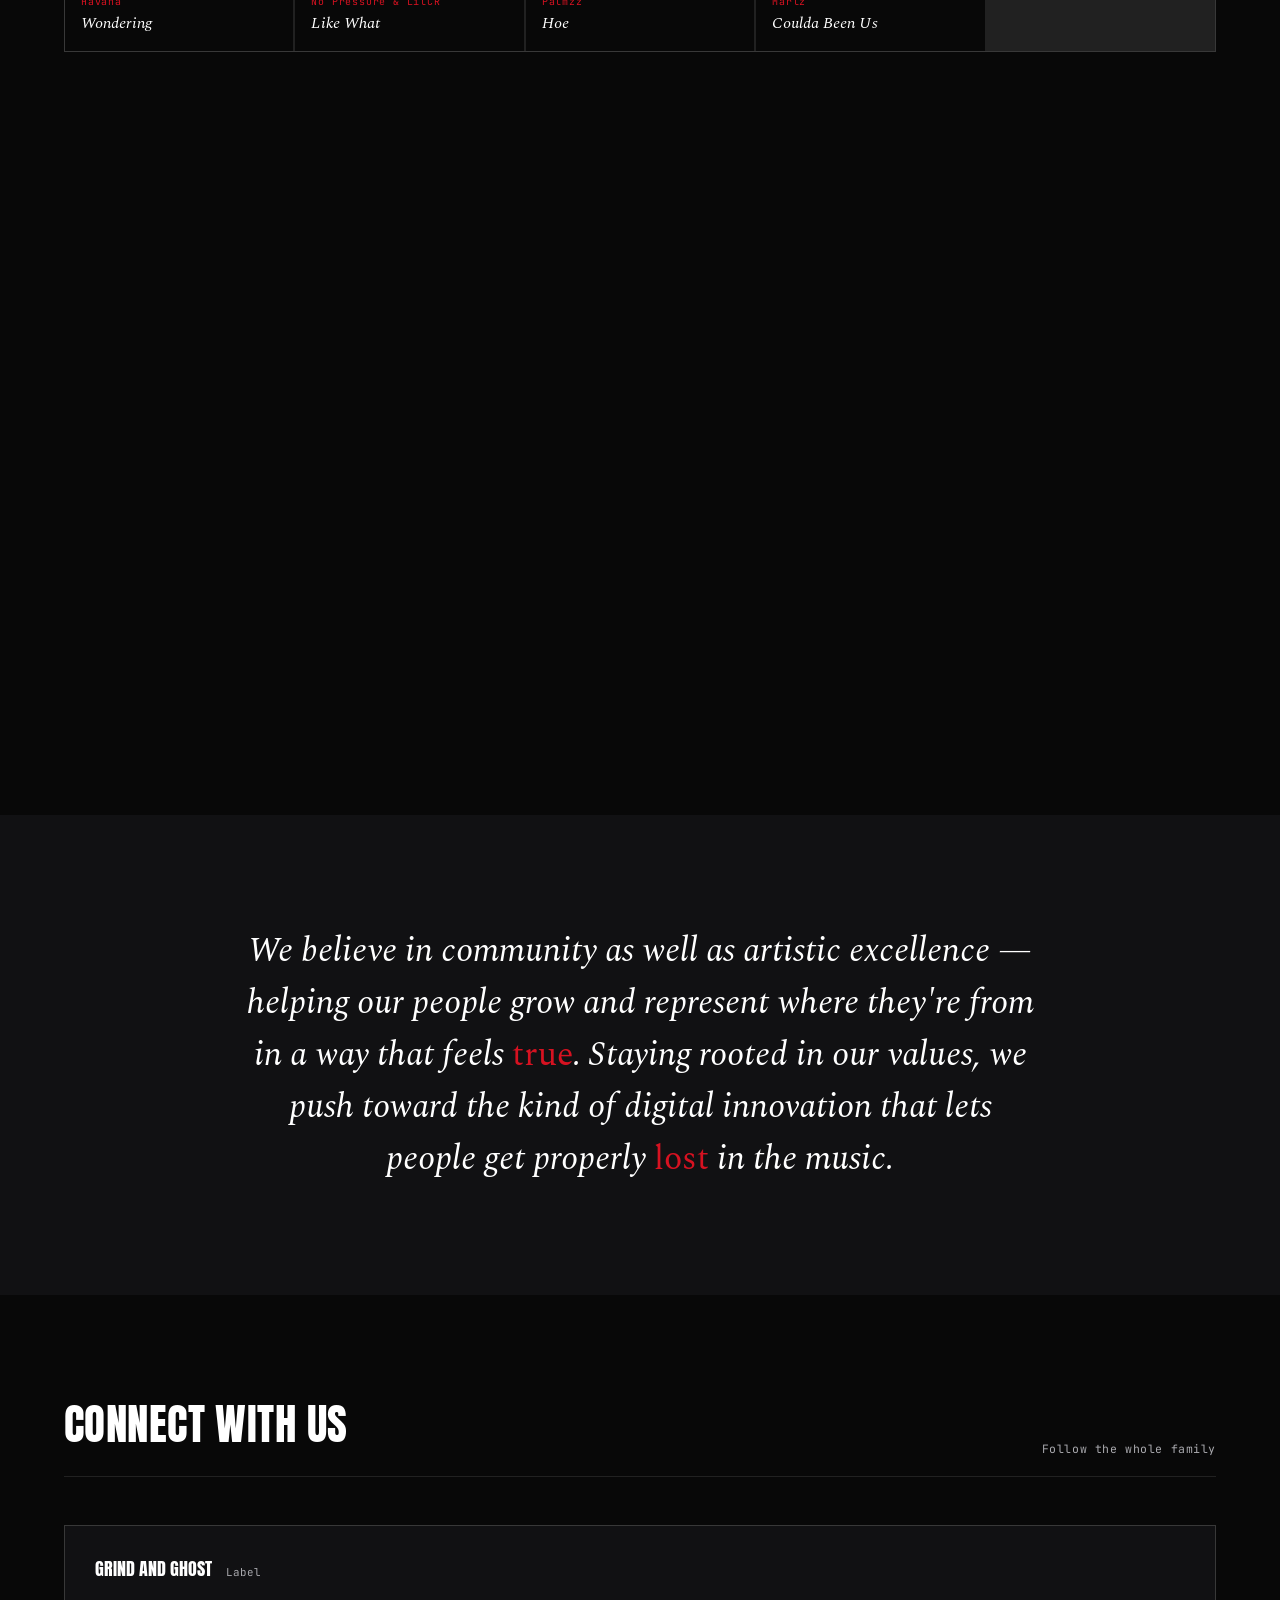
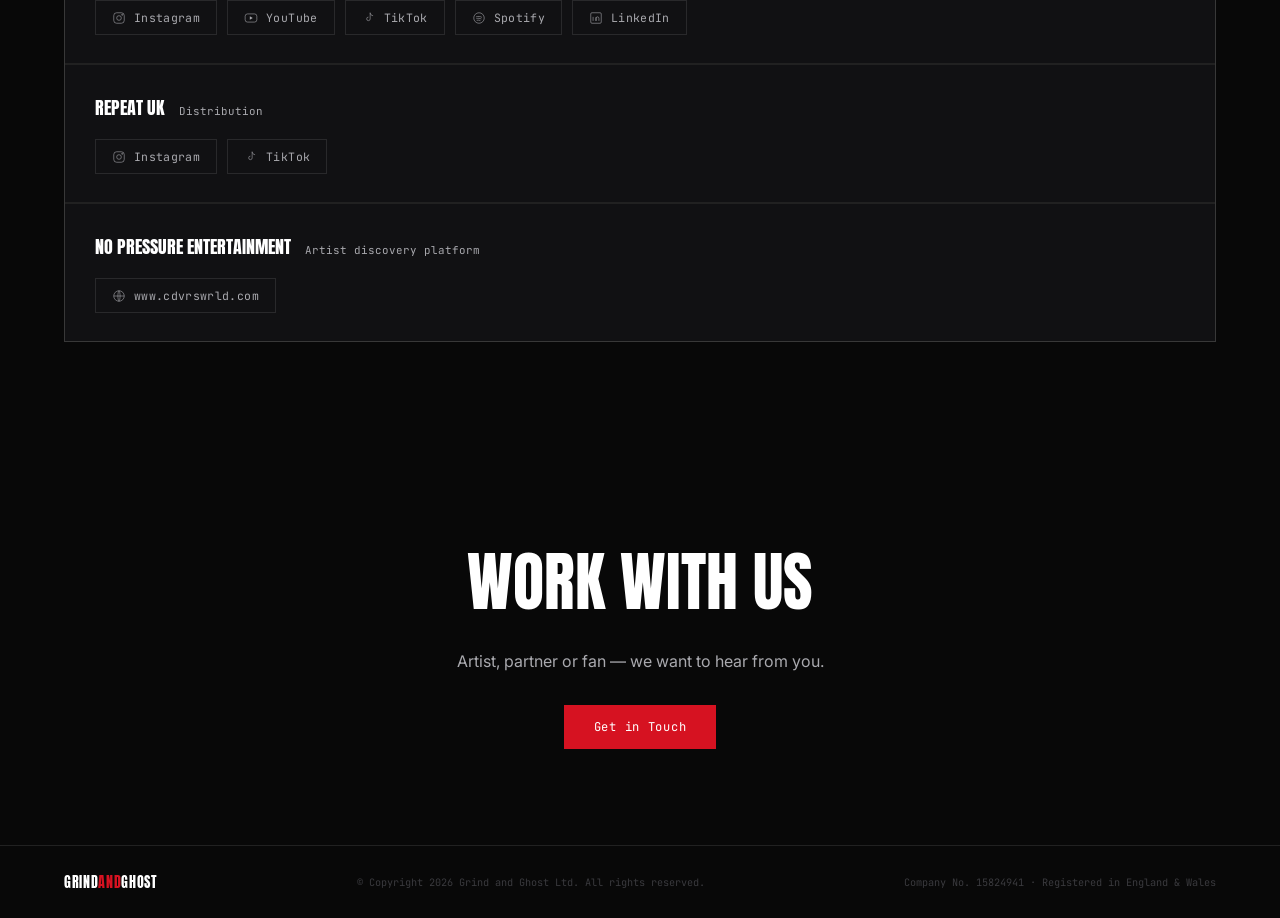
==== commit 5ccd1839: "Update studio policies" ====
--- a/grind-and-ghost-v3.html
+++ b/grind-and-ghost-v3.html
@@ -3,12 +3,13 @@
 <head>
 <meta charset="UTF-8">
 <meta name="viewport" content="width=device-width, initial-scale=1.0">
-<title>Grind and Ghost Records</title>
+<title>Grind And Ghost </title>
 <link rel="canonical" href="https://www.grindandghost.com/">
 <meta property="og:url" content="https://www.grindandghost.com/">
 <meta property="og:title" content="Grind And Ghost Records">
 <meta property="og:site_name" content="Grind And Ghost Records">
 <meta name="description" content="Grind And Ghost Records — independent label, studios, distribution and events.">
+<link rel="icon" type="image/png" href="Images%20/GhostNGrind%20F2-11%20-%20Transparent.png">
 <link href="https://fonts.googleapis.com/css2?family=Anton&family=Spectral:ital,wght@0,400;1,400&family=Inter:wght@400;500;600&family=JetBrains+Mono:wght@400;500&display=swap" rel="stylesheet">
 <style>
 :root{
@@ -290,6 +291,11 @@
 .booking-cta{background:var(--red);padding:52px 5%;display:flex;justify-content:space-between;align-items:center;flex-wrap:wrap;gap:22px;}
 .booking-cta h2{font-family:'Anton',sans-serif;font-weight:400;font-size:clamp(1.5rem,3vw,2.2rem);text-transform:uppercase;color:var(--white);}
 .terms-box{background:var(--black2);padding:30px;border-left:2px solid var(--red);margin-top:14px;}
+.terms-box h3{font-family:'Anton',sans-serif;font-weight:400;font-size:1.35rem;text-transform:uppercase;margin-bottom:24px;}
+.terms-box h4{font-family:'JetBrains Mono',monospace;font-size:.76rem;letter-spacing:.04em;color:var(--white);margin:26px 0 10px;text-transform:uppercase;}
+.terms-box h4:first-of-type{margin-top:0;}
+.terms-box ul{padding-left:20px;margin:10px 0 16px;}
+.terms-box li{color:var(--off);font-size:.84rem;line-height:1.7;margin-bottom:7px;}
 .terms-box p{color:var(--off);font-size:.84rem;line-height:1.7;}
 .terms-box p+p{margin-top:10px;}
 
@@ -1065,7 +1071,56 @@
     </div>
 
     <div class="terms-box">
-      <p><strong style="color:var(--white);">Booking policy —</strong> please reschedule or cancel at least 24 hours before your session. Same-day bookings must be confirmed by phone. Sessions between 10PM–6AM carry a 15% late-night rate. We don't offer refunds, only rebooking.</p>
+      <h3>Policies</h3>
+
+      <h4>1. Booking Policy</h4>
+      <p>To help us keep bookings running smoothly, please note the following updated rescheduling policy:</p>
+      <ul>
+        <li><strong>24 Hours&rsquo; Notice:</strong> Please provide at least 24 hours&rsquo; notice if you need to reschedule your appointment.</li>
+        <li><strong>Same-Day Rescheduling:</strong> Same-day rescheduling will incur a &pound;32 rebooking fee.</li>
+        <li><strong>Free Rescheduling:</strong> You may reschedule your appointment up to 2 times free of charge, provided the required notice is given.</li>
+        <li><strong>Third Reschedule:</strong> Any third reschedule will incur a &pound;32 rebooking fee.</li>
+      </ul>
+      <p>Thank you for your understanding and cooperation. We appreciate you helping us keep our bookings fair and organised for everyone.</p>
+
+      <h4>2. Late Payment Policy</h4>
+      <ul>
+        <li>At Grind &amp; Ghost Studios, we offer payment plans to make our production, marketing, and creative services more accessible.</li>
+        <li>By agreeing to a payment plan, you are committing to the payment dates that have been arranged.</li>
+        <li>Payments must be made on or before the agreed due dates.</li>
+        <li>Late payments will incur an additional &pound;10 every week, which will be added to your outstanding balance.</li>
+        <li>Clients on a direct payment plan with Grind &amp; Ghost Studios will not receive their final product or files until the balance has been paid in full.</li>
+        <li>For more flexible payment options, we also accept Clearpay and Klarna through our payment partners.</li>
+      </ul>
+      <p>This policy applies only to payment plans arranged directly with Grind &amp; Ghost Studios.</p>
+
+      <h4>3. Studio Policy &mdash; Maximum Capacity</h4>
+      <ul>
+        <li>To ensure the best possible recording experience for every client, we kindly ask that no more than 3&ndash;4 people attend each studio session.</li>
+        <li>Keeping the number of people in the studio to a minimum helps maintain a focused, professional environment and reduces unnecessary distractions or interference during recordings.</li>
+      </ul>
+
+      <h4>4. Respect for the Studio Environment</h4>
+      <ul>
+        <li>Treat the studio space and equipment with care at all times.</li>
+        <li>No food or drink is allowed near studio equipment.</li>
+        <li>Smoking or use of any illegal substances is strictly prohibited inside the studio.</li>
+        <li>Clients are responsible for any damage caused during their session due to misuse or negligence.</li>
+      </ul>
+
+      <h4>5. Punctuality &amp; Session Timing</h4>
+      <ul>
+        <li>Sessions start and end at the scheduled time.</li>
+        <li>Late arrival does not guarantee extended session time unless agreed upon in advance.</li>
+        <li>If you are more than 30 minutes late without notice, your session may be cancelled, and your payment will be forfeited.</li>
+      </ul>
+
+      <h4>6. Respecting the Session Engineer</h4>
+      <ul>
+        <li>The engineer&rsquo;s role is to help you achieve the best quality in your session. Please communicate clearly and respectfully.</li>
+        <li>Verbal abuse, aggressive behaviour, or any form of harassment towards the engineer will result in immediate termination of the session with no refund.</li>
+        <li>Clients must follow all safety and workflow instructions provided by the engineer.</li>
+      </ul>
     </div>
 
     <div class="booking-cta" style="margin-top:40px;">
